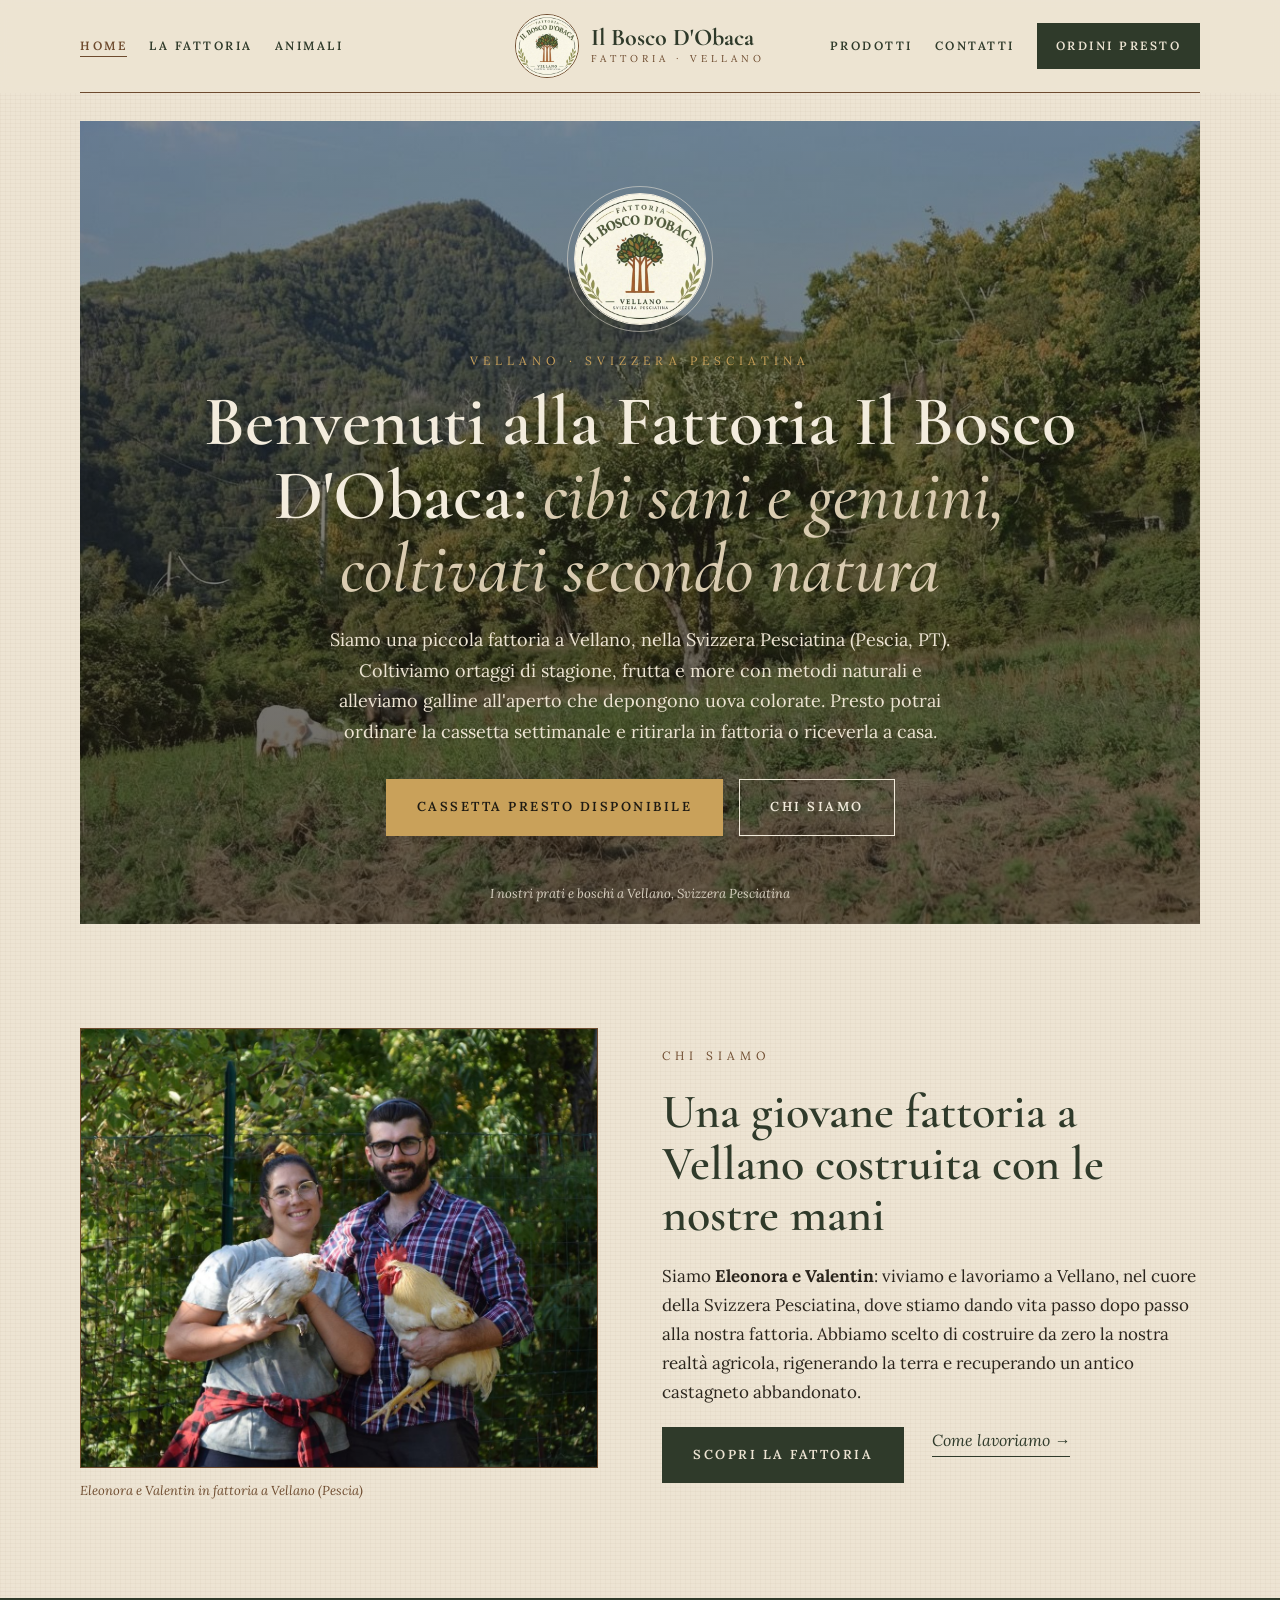
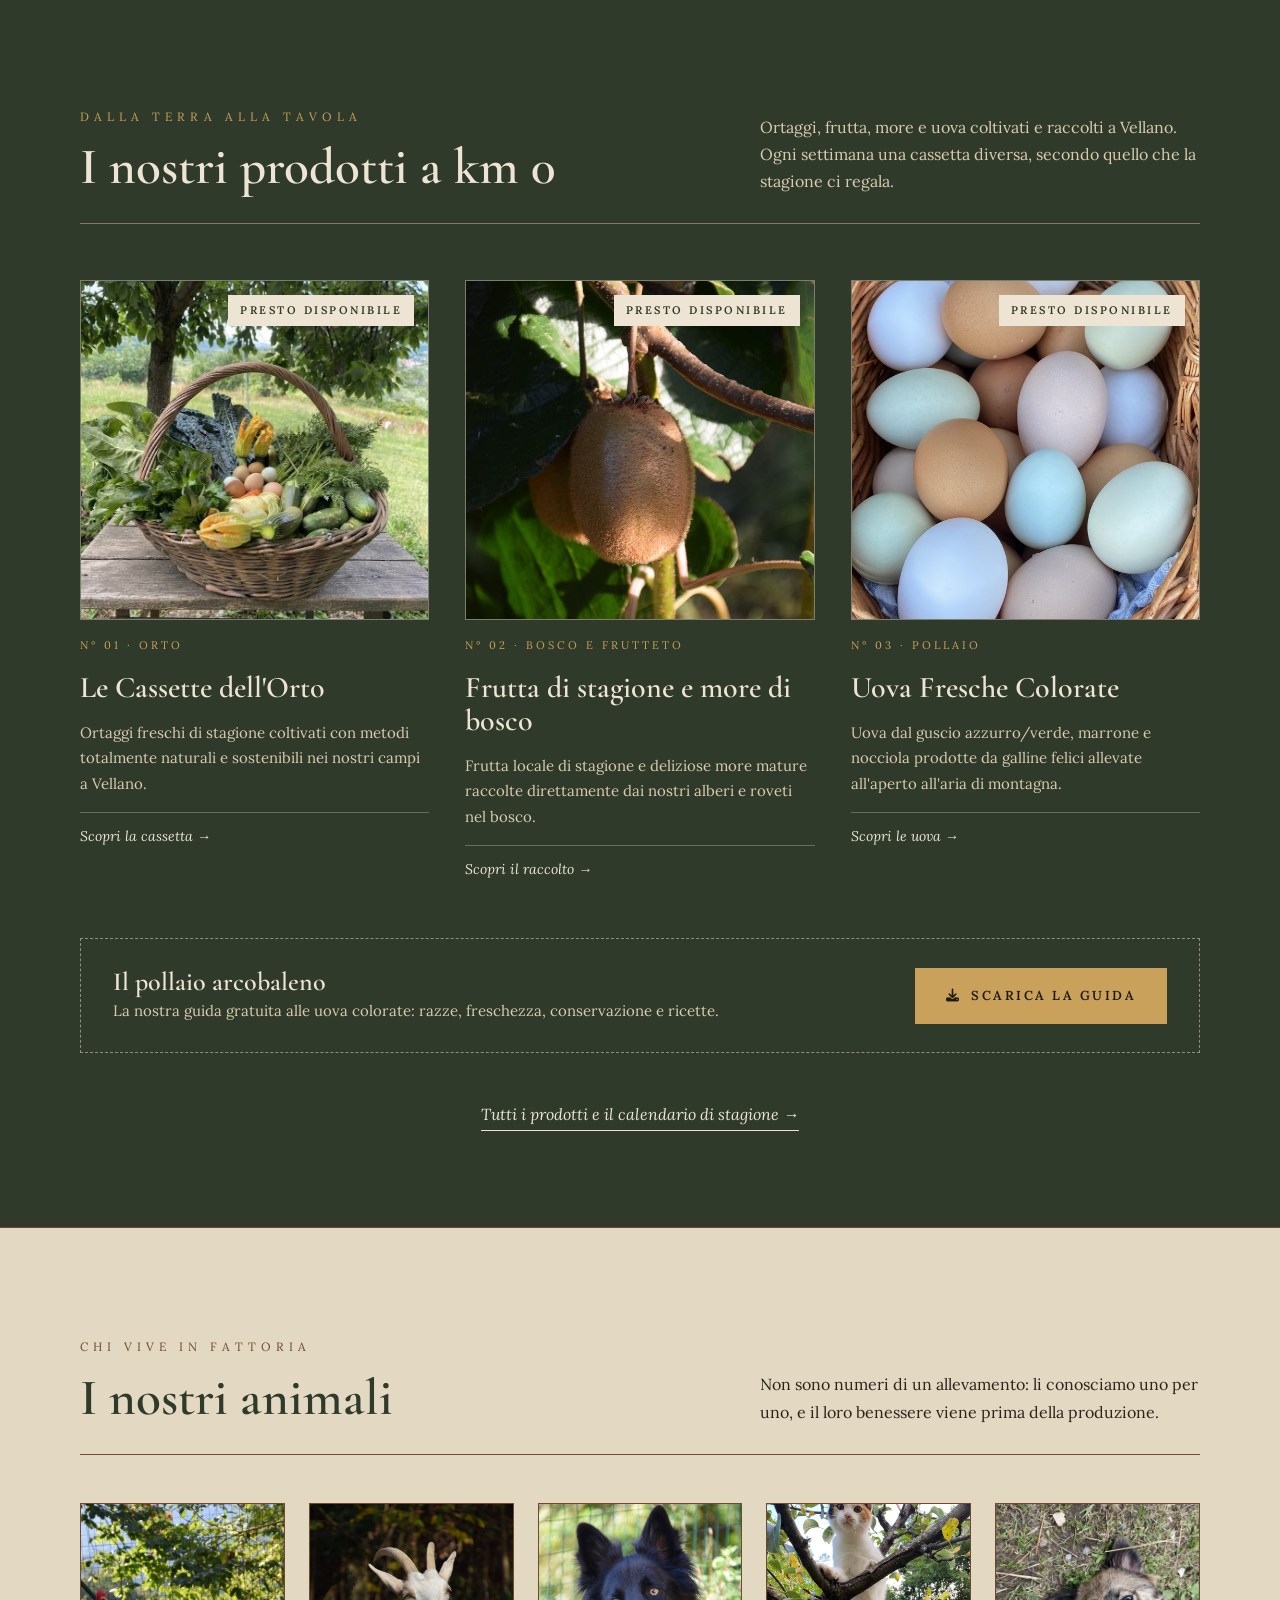
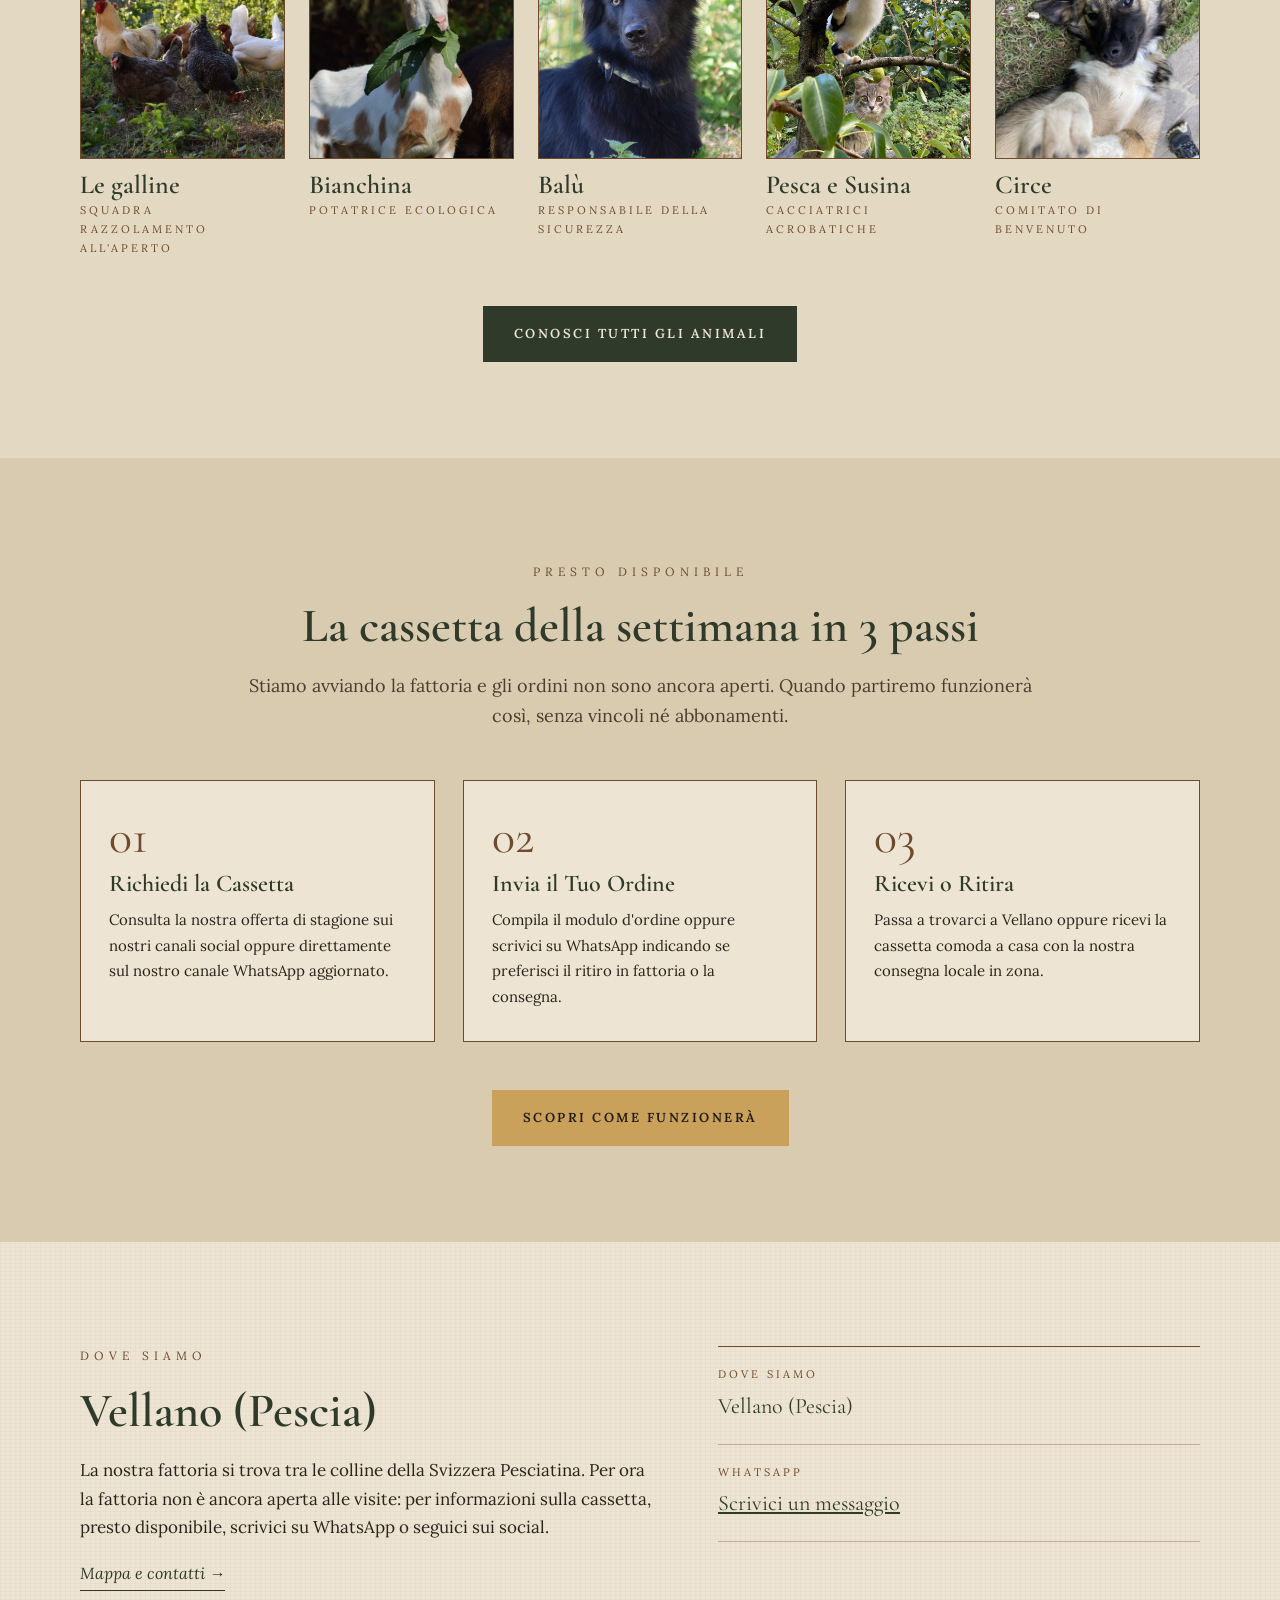
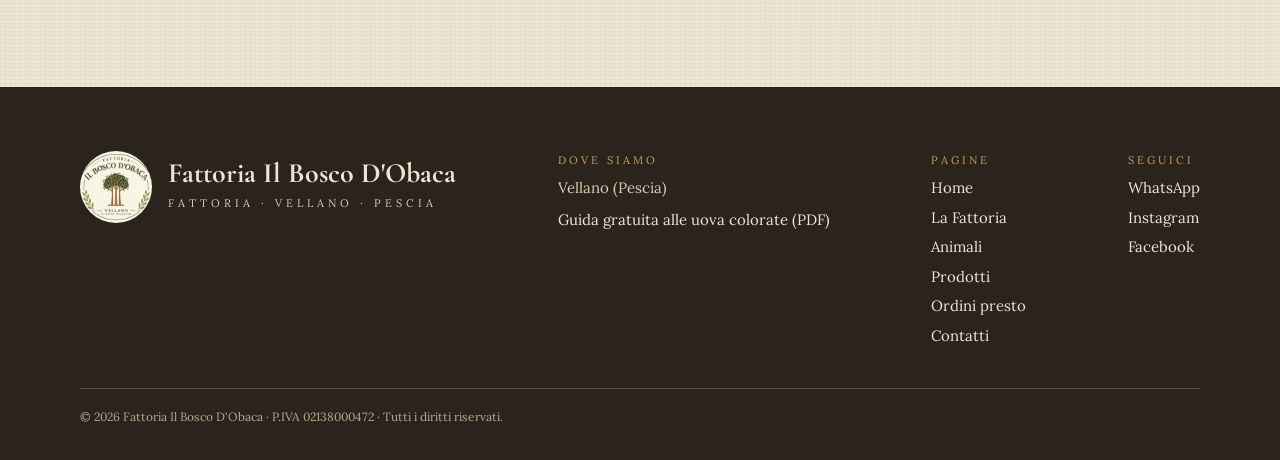
==== index.html @ f42b0f5d "Toglie l'indirizzo completo: solo Vellano (Pescia) Via e CAP rimossi da testi, titoli, descrizioni, " ====
<!DOCTYPE html>
<html lang="it">
<head>
    <meta charset="UTF-8">
    <meta name="viewport" content="width=device-width, initial-scale=1.0">
    <title>Fattoria Il Bosco D'Obaca: orto e uova colorate a Vellano</title>
    <meta name="description" content="Fattoria a Vellano, Svizzera Pesciatina (Pescia, PT): ortaggi di stagione, frutta, more e uova colorate. Cassetta settimanale presto disponibile.">
    <link rel="canonical" href="https://eleonoranardini27-oss.github.io/Fattoria-Il-bosco-D-Obaca-Web/">
    <meta property="og:type" content="website">
    <meta property="og:locale" content="it_IT">
    <meta property="og:site_name" content="Fattoria Il Bosco D'Obaca">
    <meta property="og:title" content="Fattoria Il Bosco D'Obaca: orto e uova colorate a Vellano">
    <meta property="og:description" content="Fattoria a Vellano, Svizzera Pesciatina (Pescia, PT): ortaggi di stagione, frutta, more e uova colorate. Cassetta settimanale presto disponibile.">
    <meta property="og:url" content="https://eleonoranardini27-oss.github.io/Fattoria-Il-bosco-D-Obaca-Web/">
    <meta property="og:image" content="https://eleonoranardini27-oss.github.io/Fattoria-Il-bosco-D-Obaca-Web/immagini%20sito/pascolo.jpg">
    <meta property="og:image:alt" content="Animali al pascolo nei prati della fattoria, con i boschi e le colline della Svizzera Pesciatina sullo sfondo">
    <meta name="twitter:card" content="summary_large_image">

    <!-- Google Fonts -->
    <link rel="preconnect" href="https://fonts.googleapis.com">
    <link rel="preconnect" href="https://fonts.gstatic.com" crossorigin>
    <link href="https://fonts.googleapis.com/css2?family=Cormorant+Garamond:ital,wght@0,500;0,600;0,700;1,500&family=Lora:ital,wght@0,400;0,600;1,400&display=swap" rel="stylesheet">

    <!-- FontAwesome (icone social e menu) -->
    <link rel="stylesheet" href="https://cdnjs.cloudflare.com/ajax/libs/font-awesome/6.4.0/css/all.min.css">

    <link rel="stylesheet" href="assets/style.css">
    <script>
        (function () {
            var vecchi = { chisiamo: 'fattoria.html', filosofia: 'fattoria.html#filosofia', animali: 'animali.html',
                           prodotti: 'prodotti.html', ordina: 'ordina.html', faq: 'ordina.html#faq', contatti: 'contatti.html' };
            var dest = vecchi[location.hash.slice(1)];
            if (dest) location.replace(dest);
        })();
    </script>
    <script type="application/ld+json">
{
  "@context": "https://schema.org",
  "@type": "LocalBusiness",
  "name": "Fattoria Il Bosco D'Obaca",
  "url": "https://eleonoranardini27-oss.github.io/Fattoria-Il-bosco-D-Obaca-Web/",
  "description": "Piccola fattoria a Vellano, nella Svizzera Pesciatina: ortaggi di stagione, frutta, more e uova colorate di galline allevate all'aperto. Cassetta settimanale presto disponibile, con ritiro in fattoria o consegna in zona.",
  "address": {
    "@type": "PostalAddress",
    "addressLocality": "Vellano, Pescia",
    "addressRegion": "PT",
    "addressCountry": "IT"
  },
  "founder": [
    { "@type": "Person", "name": "Eleonora" },
    { "@type": "Person", "name": "Valentin" }
  ],
  "logo": "https://eleonoranardini27-oss.github.io/Fattoria-Il-bosco-D-Obaca-Web/logo.jpeg",
  "image": "https://eleonoranardini27-oss.github.io/Fattoria-Il-bosco-D-Obaca-Web/immagini%20sito/pascolo.jpg",
  "telephone": "+39 339 436 0559",
  "vatID": "IT02138000472",
  "sameAs": [
    "https://www.instagram.com/ilboscodobaca/",
    "https://www.facebook.com/profile.php?id=61595419419267"
  ],
  "keywords": "cassetta verdura km 0, ortaggi di stagione, uova colorate, more, fattoria Vellano, Svizzera Pesciatina, Pescia"
}
    </script>
</head>
<body>

    <header class="site-header" id="navbar">
        <div class="wrap">
            <div class="header-row">
                <nav class="nav" aria-label="Menu principale">
                    <a href="index.html" aria-current="page">Home</a>
                    <a href="fattoria.html">La Fattoria</a>
                    <a href="animali.html">Animali</a>
                </nav>
                <a href="index.html" class="brand">
                    <img src="logo.jpeg" alt="Logo Fattoria Il Bosco D'Obaca">
                    <span>
                        <span class="brand-name">Il Bosco D'Obaca</span>
                        <span class="brand-sub">Fattoria · Vellano</span>
                    </span>
                </a>
                <nav class="nav nav-right" aria-label="Menu prodotti, contatti e ordini">
                    <a href="prodotti.html">Prodotti</a>
                    <a href="contatti.html">Contatti</a>
                    <a href="ordina.html" class="btn btn-bosco">Ordini presto</a>
                </nav>
                <button id="menu-btn" class="menu-btn" aria-label="Apri il menu" aria-expanded="false" aria-controls="mobile-menu">
                    <i class="fa-solid fa-bars" aria-hidden="true"></i>
                </button>
            </div>
            <nav id="mobile-menu" class="mobile-menu" aria-label="Menu">
                <a href="index.html" aria-current="page">Home</a>
                <a href="fattoria.html">La Fattoria</a>
                <a href="animali.html">Animali</a>
                <a href="prodotti.html">Prodotti</a>
                <a href="contatti.html">Contatti</a>
                <a href="ordina.html" class="btn btn-bosco">Cassetta presto disponibile</a>
            </nav>
        </div>
    </header>

    <main>
        <!-- HERO -->
        <section id="home" class="hero">
            <div class="wrap">
                <div class="hero-box">
                    <img class="hero-bg" src="immagini%20sito/pascolo.jpg" alt="Animali al pascolo nei prati della fattoria, con i boschi e le colline della Svizzera Pesciatina sullo sfondo">
                    <img class="hero-logo" src="logo.jpeg" alt="Logo Fattoria Il Bosco D'Obaca, Vellano – Svizzera Pesciatina">
                    <span class="eyebrow oro">Vellano · Svizzera Pesciatina</span>
                    <h1>Benvenuti alla Fattoria Il Bosco D'Obaca: <em>cibi sani e genuini, coltivati secondo natura</em></h1>
                    <p>Siamo una piccola fattoria a Vellano, nella Svizzera Pesciatina (Pescia, PT). Coltiviamo ortaggi di stagione, frutta e more con metodi naturali e alleviamo galline all'aperto che depongono uova colorate. Presto potrai ordinare la cassetta settimanale e ritirarla in fattoria o riceverla a casa.</p>
                    <div class="hero-actions">
                        <a href="ordina.html" class="btn btn-oro">Cassetta presto disponibile</a>
                        <a href="fattoria.html" class="btn btn-chiaro">Chi siamo</a>
                    </div>
                    <span class="hero-caption">I nostri prati e boschi a Vellano, Svizzera Pesciatina</span>
                </div>
            </div>
        </section>

        <!-- CHI SIAMO IN BREVE -->
        <section class="section">
            <div class="wrap azienda">
                <figure class="intro-foto">
                    <img loading="lazy" src="immagini%20sito/eleonora%20e%20valentin.jpg" alt="Eleonora e Valentin sorridenti con in braccio una gallina e un gallo della fattoria" style="object-position: 50% 30%">
                    <figcaption>Eleonora e Valentin in fattoria a Vellano (Pescia)</figcaption>
                </figure>
                <div class="azienda-testo">
                    <span class="eyebrow">Chi siamo</span>
                    <h2>Una giovane fattoria a Vellano costruita con le nostre mani</h2>
                    <p>Siamo <strong>Eleonora e Valentin</strong>: viviamo e lavoriamo a Vellano, nel cuore della Svizzera Pesciatina, dove stiamo dando vita passo dopo passo alla nostra fattoria. Abbiamo scelto di costruire da zero la nostra realtà agricola, rigenerando la terra e recuperando un antico castagneto abbandonato.</p>
                    <div class="azioni">
                        <a href="fattoria.html" class="btn btn-bosco">Scopri la fattoria</a>
                        <a href="fattoria.html#filosofia" class="link-more">Come lavoriamo →</a>
                    </div>
                </div>
            </div>
        </section>

        <!-- PRODOTTI IN BREVE -->
        <section class="section on-dark">
            <div class="wrap">
                <div class="split-head">
                    <div>
                        <span class="eyebrow">Dalla terra alla tavola</span>
                        <h2>I nostri prodotti a km 0</h2>
                    </div>
                    <p>Ortaggi, frutta, more e uova coltivati e raccolti a Vellano. Ogni settimana una cassetta diversa, secondo quello che la stagione ci regala.</p>
                </div>
                <div class="prodotti-grid">
                    <article class="prodotto">
                        <div class="foto">
                            <img loading="lazy" src="immagini%20sito/cassetta%20orto.jpg" alt="Cesto di verdure di stagione e uova della Fattoria Il Bosco D'Obaca a Vellano" style="object-position: 50% 70%">
                            <span class="badge">Presto disponibile</span>
                        </div>
                        <span class="tag">N° 01 · Orto</span>
                        <h3 class="h4">Le Cassette dell'Orto</h3>
                        <p>Ortaggi freschi di stagione coltivati con metodi totalmente naturali e sostenibili nei nostri campi a Vellano.</p>
                        <a href="prodotti.html#orto" class="link">Scopri la cassetta →</a>
                    </article>
                    <article class="prodotto">
                        <div class="foto">
                            <img loading="lazy" src="immagini%20sito/kiwi.jpg" alt="Kiwi che maturano sulla pianta tra le foglie" style="object-position: 50% 55%">
                            <span class="badge">Presto disponibile</span>
                        </div>
                        <span class="tag">N° 02 · Bosco e frutteto</span>
                        <h3 class="h4">Frutta di stagione e more di bosco</h3>
                        <p>Frutta locale di stagione e deliziose more mature raccolte direttamente dai nostri alberi e roveti nel bosco.</p>
                        <a href="prodotti.html#frutta" class="link">Scopri il raccolto →</a>
                    </article>
                    <article class="prodotto">
                        <div class="foto">
                            <img loading="lazy" src="immagini%20sito/uova%20cesto.jpg" alt="Cesto di uova colorate azzurre, verdi, marroni, nocciola e bianche delle galline della fattoria">
                            <span class="badge">Presto disponibile</span>
                        </div>
                        <span class="tag">N° 03 · Pollaio</span>
                        <h3 class="h4">Uova Fresche Colorate</h3>
                        <p>Uova dal guscio azzurro/verde, marrone e nocciola prodotte da galline felici allevate all'aperto all'aria di montagna.</p>
                        <a href="prodotti.html#uova" class="link">Scopri le uova →</a>
                    </article>
                </div>

                <div class="guida-mini">
                    <div>
                        <strong>Il pollaio arcobaleno</strong>
                        <span>La nostra guida gratuita alle uova colorate: razze, freschezza, conservazione e ricette.</span>
                    </div>
                    <a href="guide/il-pollaio-arcobaleno.pdf" class="btn btn-oro" download><i class="fa-solid fa-download" aria-hidden="true"></i> Scarica la guida</a>
                </div>
                <div class="sezione-cta">
                    <a href="prodotti.html" class="link-more">Tutti i prodotti e il calendario di stagione →</a>
                </div>
            </div>
        </section>

        <!-- ANIMALI IN BREVE -->
        <section class="section on-paglia">
            <div class="wrap">
                <div class="split-head">
                    <div>
                        <span class="eyebrow">Chi vive in fattoria</span>
                        <h2>I nostri animali</h2>
                    </div>
                    <p>Non sono numeri di un allevamento: li conosciamo uno per uno, e il loro benessere viene prima della produzione.</p>
                </div>
                <div class="anteprima-animali">
                    <figure class="in-evidenza">
                        <img loading="lazy" src="immagini%20sito/galline.jpg" alt="Le galline e il gallo che razzolano nel recinto all'aperto" style="object-position: 50% 30%">
                        <figcaption><strong>Le galline</strong><span>Squadra Razzolamento All'Aperto</span></figcaption>
                    </figure>
                    <figure>
                        <img loading="lazy" src="immagini%20sito/capra%20bianca.jpg" alt="Bianchina, la capra bianca e nocciola, che mangia foglie di castagno" style="object-position: 50% 25%">
                        <figcaption><strong>Bianchina</strong><span>Potatrice Ecologica</span></figcaption>
                    </figure>
                    <figure>
                        <img loading="lazy" src="immagini%20sito/cane.jpg" alt="Balù, il cane nero della fattoria, con gli occhi color ambra" style="object-position: 50% 35%">
                        <figcaption><strong>Balù</strong><span>Responsabile Della Sicurezza</span></figcaption>
                    </figure>
                    <figure>
                        <img loading="lazy" src="immagini%20sito/gatti.jpg" alt="Pesca e Susina, le due gattine della fattoria, arrampicate sul pero" style="object-position: 50% 30%">
                        <figcaption><strong>Pesca e Susina</strong><span>Cacciatrici Acrobatiche</span></figcaption>
                    </figure>
                    <figure>
                        <img loading="lazy" src="immagini%20sito/circe.jpg" alt="Circe, la cucciola della fattoria, sdraiata a pancia in su sul prato in cerca di coccole" style="object-position: 50% 40%">
                        <figcaption><strong>Circe</strong><span>Comitato di Benvenuto</span></figcaption>
                    </figure>
                </div>
                <div class="sezione-cta">
                    <a href="animali.html" class="btn btn-bosco">Conosci tutti gli animali</a>
                </div>
            </div>
        </section>

        <!-- COME ORDINARE IN BREVE -->
        <section class="section on-sabbia">
            <div class="wrap">
                <div class="center-head">
                    <span class="eyebrow">Presto disponibile</span>
                    <h2>La cassetta della settimana in 3 passi</h2>
                    <p>Stiamo avviando la fattoria e gli ordini non sono ancora aperti. Quando partiremo funzionerà così, senza vincoli né abbonamenti.</p>
                </div>
                <div class="passi">
                    <div class="passo">
                        <span class="num">01</span>
                        <h3>Richiedi la Cassetta</h3>
                        <p>Consulta la nostra offerta di stagione sui nostri canali social oppure direttamente sul nostro canale WhatsApp aggiornato.</p>
                    </div>
                    <div class="passo">
                        <span class="num">02</span>
                        <h3>Invia il Tuo Ordine</h3>
                        <p>Compila il modulo d'ordine oppure scrivici su WhatsApp indicando se preferisci il ritiro in fattoria o la consegna.</p>
                    </div>
                    <div class="passo">
                        <span class="num">03</span>
                        <h3>Ricevi o Ritira</h3>
                        <p>Passa a trovarci a Vellano oppure ricevi la cassetta comoda a casa con la nostra consegna locale in zona.</p>
                    </div>
                </div>
                <div class="sezione-cta">
                    <a href="ordina.html" class="btn btn-oro">Scopri come funzionerà</a>
                </div>
            </div>
        </section>

        <!-- CONTATTI IN BREVE -->
        <section class="section">
            <div class="wrap contatti">
                <div class="contatti-testo">
                    <span class="eyebrow">Dove siamo</span>
                    <h2>Vellano (Pescia)</h2>
                    <p>La nostra fattoria si trova tra le colline della Svizzera Pesciatina. Per ora la fattoria non è ancora aperta alle visite: per informazioni sulla cassetta, presto disponibile, scrivici su WhatsApp o seguici sui social.</p>
                    <a href="contatti.html" class="link-more">Mappa e contatti →</a>
                </div>
                <div class="contatti-lista">
                    <div>
                        <span class="label">Dove siamo</span>
                        <span class="valore">Vellano (Pescia)</span>
                    </div>
                    <div>
                        <span class="label">WhatsApp</span>
                        <a class="valore" href="https://wa.me/393394360559" target="_blank" rel="noopener noreferrer">Scrivici un messaggio</a>
                    </div>
                </div>
            </div>
        </section>
    </main>

    <footer class="site-footer">
        <div class="wrap">
            <div class="footer-top">
                <div class="footer-brand">
                    <img src="logo.jpeg" alt="Logo Fattoria Il Bosco D'Obaca, Vellano">
                    <div>
                        <strong>Fattoria Il Bosco D'Obaca</strong>
                        <span>Fattoria · Vellano · Pescia</span>
                    </div>
                </div>
                <div class="footer-col">
                    <span class="label">Dove siamo</span>
                    <span>Vellano (Pescia)</span>
                    <a href="guide/il-pollaio-arcobaleno.pdf" download>Guida gratuita alle uova colorate (PDF)</a>
                </div>
                <div class="footer-col">
                    <span class="label">Pagine</span>
                    <nav class="footer-nav" aria-label="Menu a piè di pagina">
                        <a href="index.html">Home</a>
                        <a href="fattoria.html">La Fattoria</a>
                        <a href="animali.html">Animali</a>
                        <a href="prodotti.html">Prodotti</a>
                        <a href="ordina.html">Ordini presto</a>
                        <a href="contatti.html">Contatti</a>
                    </nav>
                </div>
                <div class="footer-col">
                    <span class="label">Seguici</span>
                    <div class="footer-nav">
                        <a href="https://wa.me/393394360559" target="_blank" rel="noopener noreferrer">WhatsApp</a>
                        <a href="https://www.instagram.com/ilboscodobaca/" target="_blank" rel="noopener noreferrer">Instagram</a>
                        <a href="https://www.facebook.com/profile.php?id=61595419419267" target="_blank" rel="noopener noreferrer">Facebook</a>
                    </div>
                </div>
            </div>
            <div class="footer-bottom">&copy; 2026 Fattoria Il Bosco D'Obaca · P.IVA 02138000472 · Tutti i diritti riservati.</div>
        </div>
    </footer>
    <script src="assets/script.js"></script>
</body>
</html>
---- assets/style.css ----
:root {
    --carta: #EDE4D3;      /* fondo carta */
    --sabbia: #D9CBB0;     /* fondo sezioni chiare / testo su scuro */
    --bosco: #2F3A2A;      /* verde bosco */
    --terra: #6E4B2E;      /* marrone terra */
    --inchiostro: #2A241C; /* testo e footer */
    --testo-2: #4A3F30;    /* testo secondario */
    --oro: #C9A15A;        /* accento */
    --serif: 'Cormorant Garamond', Georgia, serif;
    --body: 'Lora', Georgia, serif;
}
*, *::before, *::after { box-sizing: border-box; }
html { scroll-behavior: smooth; scroll-padding-top: 96px; }
body {
    margin: 0;
    font-family: var(--body);
    color: var(--inchiostro);
    line-height: 1.7;
    background-color: var(--carta);
    background-image:
        repeating-linear-gradient(0deg, rgba(110,75,46,0.035) 0 1px, transparent 1px 4px),
        repeating-linear-gradient(90deg, rgba(110,75,46,0.03) 0 1px, transparent 1px 5px);
}
img { max-width: 100%; display: block; }
a { color: var(--bosco); }
a:hover { color: var(--terra); }
h1, h2, h3, h4 { font-family: var(--serif); font-weight: 600; margin: 0; line-height: 1.1; }
p { margin: 0; }

.wrap { max-width: 1200px; margin: 0 auto; padding: 0 40px; }
.eyebrow { font-size: 12px; letter-spacing: 5px; text-transform: uppercase; color: var(--terra); }
.on-dark .eyebrow, .eyebrow.oro { color: var(--oro); }
.divider { display: flex; align-items: center; gap: 16px; width: 220px; color: var(--terra); }
.divider span { flex: 1; height: 1px; background: currentColor; }

.btn {
    display: inline-flex; align-items: center; justify-content: center; gap: 10px;
    text-decoration: none; font-family: var(--body); font-size: 13px; font-weight: 600;
    letter-spacing: 2.5px; text-transform: uppercase; padding: 16px 30px;
    border: 1px solid transparent; cursor: pointer; transition: background-color .2s, color .2s;
}
.btn-oro { background: var(--oro); color: #1E1A12; }
.btn-oro:hover { background: #b88f48; color: #1E1A12; }
.btn-bosco { background: var(--bosco); color: var(--carta); }
.btn-bosco:hover { background: #222b1e; color: var(--carta); }
.btn-chiaro { border-color: #F3ECDD; color: #F3ECDD; }
.btn-chiaro:hover { background: rgba(243,236,221,0.12); color: #F3ECDD; }

/* ---------- HEADER ---------- */
.site-header {
    position: sticky; top: 0; z-index: 50;
    background-color: rgba(237,228,211,0.96);
    backdrop-filter: blur(6px);
}
.header-row {
    display: grid; grid-template-columns: 1fr auto 1fr; align-items: center; gap: 20px;
    padding: 14px 0; border-bottom: 1px solid var(--terra);
}
.nav { display: flex; gap: 22px; flex-wrap: nowrap; white-space: nowrap; align-items: center;
       font-size: 12px; letter-spacing: 2.5px; text-transform: uppercase; font-weight: 600; }
.nav a { text-decoration: none; }
.nav-right { justify-content: flex-end; }
.nav .btn { padding: 12px 18px; font-size: 12px; }
.brand { display: flex; align-items: center; gap: 12px; text-decoration: none; }
.brand img { width: 64px; height: 64px; border-radius: 50%; object-fit: cover; border: 1px solid var(--terra); background: #fff; }
.brand-name { display: block; font-family: var(--serif); font-weight: 700; font-size: 24px; color: var(--bosco); line-height: 1.05; }
.brand-sub { display: block; font-size: 10px; letter-spacing: 4px; text-transform: uppercase; color: var(--terra); }
.menu-btn { display: none; background: none; border: 1px solid var(--terra); color: var(--bosco);
            width: 44px; height: 44px; font-size: 18px; cursor: pointer; justify-self: end; }
.mobile-menu { display: none; border-bottom: 1px solid var(--terra); padding: 8px 0 20px; }
.mobile-menu.open { display: block; }
.mobile-menu a { display: block; padding: 12px 0; text-decoration: none; font-size: 13px; letter-spacing: 2.5px;
                 text-transform: uppercase; font-weight: 600; border-bottom: 1px solid rgba(110,75,46,0.25); }
.mobile-menu .btn { margin-top: 16px; width: 100%; border-bottom: 0; color: var(--carta); }

/* ---------- HERO ---------- */
.hero { padding-top: 28px; }
.hero-box {
    position: relative; min-height: 620px; display: flex; flex-direction: column; align-items: center;
    justify-content: center; text-align: center; padding: 72px 32px 88px; color: #F3ECDD;
    overflow: hidden; background: #4A5A3C;
}
.hero-bg { position: absolute; inset: 0; width: 100%; height: 100%; object-fit: cover; z-index: 0; }
.hero-box::before { content: ""; position: absolute; inset: 0; z-index: 1; background: linear-gradient(rgba(30,26,18,0.45), rgba(30,26,18,0.68)); }
.hero-box > *:not(.hero-bg) { position: relative; z-index: 2; }
.hero-box > .hero-caption { position: absolute; }
.hero-logo { width: 132px; height: 132px; border-radius: 50%; object-fit: cover;
             border: 1px solid #F3ECDD; outline: 1px solid rgba(243,236,221,0.5); outline-offset: 6px; margin-bottom: 26px; }
.hero h1 { margin: 14px 0 20px; font-size: clamp(2.5rem, 6vw, 4.4rem); line-height: 1.04; max-width: 900px; }
.hero h1 em { font-weight: 500; color: var(--sabbia); }
.hero p { font-size: 18px; max-width: 640px; color: var(--carta); margin-bottom: 32px; }
.hero-actions { display: flex; gap: 16px; flex-wrap: wrap; justify-content: center; }
.hero-caption { position: absolute; bottom: 18px; left: 0; right: 0; font-size: 13px; font-style: italic; color: rgba(243,236,221,0.85); }

/* ---------- FILOSOFIA ---------- */
.section { padding: 104px 0 96px; }
.center-head { display: flex; flex-direction: column; align-items: center; text-align: center; gap: 18px; max-width: 820px; margin: 0 auto; }
.center-head h2 { font-size: clamp(2.2rem, 4.5vw, 3.4rem); color: var(--bosco); }
.center-head h2 em { font-weight: 500; color: var(--terra); }
.center-head p { font-size: 18px; color: var(--testo-2); }
.principi { display: flex; flex-wrap: wrap; margin-top: 56px; border-top: 1px solid var(--terra); border-bottom: 1px solid var(--terra); }
.principi div { flex: 1 1 240px; padding: 36px 28px; display: flex; flex-direction: column; gap: 10px; }
.principi div + div { border-left: 1px solid rgba(110,75,46,0.35); }
.principi .num { font-family: var(--serif); font-size: 34px; color: var(--terra); line-height: 1; }
.principi strong { font-family: var(--serif); font-size: 25px; color: var(--bosco); font-weight: 600; }
.principi span:last-child { font-size: 15px; }

.pratica-head { display: flex; flex-wrap: wrap; gap: 48px; align-items: flex-start; margin-bottom: 48px; }
.pratica-head > div:first-child { flex: 1 1 340px; display: flex; flex-direction: column; gap: 14px; }
.pratica-head h2 { font-size: clamp(2rem, 4vw, 2.8rem); color: var(--bosco); }
.pratica-testo { flex: 1 1 520px; display: flex; flex-direction: column; gap: 16px; font-size: 17px; }
.pratica-grid { display: flex; flex-wrap: wrap; gap: 28px; }
.pratica-card { flex: 1 1 300px; background: #F6F0E4; border: 1px solid var(--terra); padding: 36px 30px; display: flex; flex-direction: column; gap: 12px; }
.pratica-card h3, .animale h3 { font-size: 28px; color: var(--bosco); }
.animale p { font-size: 15px; }
.pratica-card p, .animale p { font-size: 16px; }
.tag { font-size: 11px; letter-spacing: 3px; text-transform: uppercase; color: var(--terra); }
.galleria { display: flex; flex-wrap: wrap; gap: 16px; margin-top: 28px; }
.galleria img { object-fit: cover; border: 1px solid var(--terra); width: 100%; }
.galleria .grande { flex: 2 1 420px; width: auto; height: 420px; min-width: 0; }
.galleria .piccole { flex: 1 1 260px; display: grid; grid-template-rows: 1fr 1fr; grid-template-columns: 1fr 1fr; gap: 16px; height: 420px; }
.galleria .piccole .alta { grid-row: span 2; }
.galleria .piccole img { height: 100%; min-height: 0; }
.on-paglia { background: #E3D8C2; border-top: 1px solid var(--terra); }
.animali-grid { display: flex; flex-wrap: wrap; gap: 28px; margin-top: 48px; }
.animale { flex: 1 1 320px; display: flex; flex-direction: column; gap: 14px; }
/* Le galline in evidenza a tutta larghezza: gli altri 6 animali stanno in righe complete */
.animale.in-evidenza { flex-basis: 100%; display: grid; grid-template-columns: minmax(0, 1.3fr) minmax(0, 1fr); grid-template-rows: 1fr auto 1fr; column-gap: 40px; row-gap: 14px; }
.animale.in-evidenza p { align-self: start; }
.animale.in-evidenza .animale-foto { grid-column: 1; grid-row: 1 / span 3; height: 380px; }
.animale.in-evidenza > :not(.animale-foto) { grid-column: 2; }
.animale.in-evidenza .tag { align-self: end; }
@media (max-width: 720px) {
    .animale.in-evidenza { display: flex; }
    .animale.in-evidenza .animale-foto { height: 300px; }
    .animale.in-evidenza .tag, .animale.in-evidenza p { align-self: auto; }
}
.segnaposto { display: flex; align-items: center; justify-content: center; text-align: center; padding: 16px; font-size: 13px; color: var(--inchiostro); border: 1px solid var(--terra); }
.pratica-foto { height: 220px; margin: -36px -30px 8px; border-width: 0 0 1px; }
img.pratica-foto { display: block; width: calc(100% + 60px); max-width: none; object-fit: cover; border-bottom: 1px solid var(--terra); }
.animale-foto { height: 300px; }
img.animale-foto { display: block; width: 100%; object-fit: cover; border: 1px solid var(--terra); }
.foto-intera { position: relative; overflow: hidden; border: 1px solid var(--terra); }
.foto-intera::before { content: ""; position: absolute; inset: -20px; background: var(--sfondo) center / cover; filter: blur(14px) brightness(0.85); }
.foto-intera img { position: relative; display: block; width: 100%; height: 100%; object-fit: contain; }
.dettagli { border-top: 1px solid rgba(110,75,46,0.35); padding-top: 14px; display: flex; flex-direction: column; gap: 8px; font-size: 14px; font-style: italic; color: var(--terra); }
.nota { margin: 40px auto 0; text-align: center; font-size: 15px; font-style: italic; color: var(--terra); max-width: 720px; }

/* ---------- PRODOTTI ---------- */
.on-dark { background: var(--bosco); color: var(--carta); }
.on-paglia .split-head { border-bottom-color: var(--terra); margin-bottom: 0; }
.on-paglia .split-head p { color: var(--inchiostro); }
.on-paglia .split-head h2 { color: var(--bosco); }
.on-dark a:not(.btn) { color: var(--carta); }
.split-head { display: flex; flex-wrap: wrap; justify-content: space-between; align-items: flex-end; gap: 24px;
              border-bottom: 1px solid rgba(237,228,211,0.4); padding-bottom: 28px; margin-bottom: 56px; }
.split-head h2 { font-size: clamp(2.2rem, 4.5vw, 3.2rem); margin-top: 10px; }
.split-head p { max-width: 440px; font-size: 16px; color: var(--sabbia); }
.prodotti-grid { display: flex; flex-wrap: wrap; gap: 36px; }
.prodotto { flex: 1 1 300px; display: flex; flex-direction: column; gap: 16px; }
.prodotto .foto { height: 340px; border: 1px solid rgba(237,228,211,0.4); overflow: hidden; position: relative; }
.prodotto .foto img { width: 100%; height: 100%; object-fit: cover; }
.badge { position: absolute; top: 14px; right: 14px; background: var(--carta); color: var(--bosco);
         font-size: 11px; letter-spacing: 2.5px; text-transform: uppercase; font-weight: 600; padding: 6px 12px; }
.prodotto .tag { color: var(--oro); }
.prodotto h4 { font-size: 30px; }
.prodotto p { font-size: 15px; color: var(--sabbia); }
.prodotto .link { border-top: 1px solid rgba(237,228,211,0.3); padding-top: 12px; font-size: 14px; font-style: italic; text-decoration: none; }
.prodotto .link:hover { color: var(--oro) !important; }
.sub-title { display: flex; align-items: baseline; gap: 16px; margin: 0 0 28px; font-size: 28px; }
.sub-title .num { font-size: 13px; letter-spacing: 3px; text-transform: uppercase; font-family: var(--body); color: var(--oro); }
.futuri { margin-top: 80px; }
.futuri-grid { display: flex; flex-wrap: wrap; gap: 28px; }
.futuro { flex: 1 1 380px; border: 1px dashed rgba(237,228,211,0.5); padding: 30px 28px; display: flex; flex-direction: column; gap: 10px; }
.futuro .stato { font-size: 11px; letter-spacing: 3px; text-transform: uppercase; color: var(--oro); }
.futuro h4 { font-size: 26px; }
.futuro p { font-size: 15px; color: var(--sabbia); }
.center-cta { display: flex; justify-content: center; margin-top: 56px; }

/* ---------- CHI SIAMO ---------- */
.azienda { display: flex; flex-wrap: wrap; gap: 64px; align-items: center; }
.azienda-foto { flex: 1 1 420px; display: flex; flex-direction: column; gap: 14px; }
.azienda-foto .grid2 { display: grid; grid-template-columns: 1fr 1fr; gap: 14px; }
.azienda-foto img { width: 100%; height: 400px; object-fit: cover; border: 1px solid var(--terra); }
.azienda-foto img.azienda-coppia { height: 320px; object-position: center 30%; }
.azienda-foto .grid2 img:last-child { margin-top: 48px; }
.azienda-foto figcaption { font-size: 13px; font-style: italic; color: var(--terra); }
.azienda-testo { flex: 1 1 440px; display: flex; flex-direction: column; gap: 20px; }
.azienda-testo h2 { font-size: clamp(2rem, 4vw, 3rem); color: var(--bosco); line-height: 1.08; }
.azienda-testo p { font-size: 17px; }
.azienda-testo blockquote { margin: 8px 0 0; padding: 4px 0 4px 24px; border-left: 1px solid var(--terra);
                            font-family: var(--serif); font-style: italic; font-size: 25px; line-height: 1.35; color: var(--testo-2); }
.azienda-testo blockquote cite { display: block; margin-top: 8px; font-family: var(--body); font-style: normal;
                                 font-size: 12px; letter-spacing: 3px; text-transform: uppercase; color: var(--terra); }
.registro { display: flex; flex-direction: column; margin-top: 12px; border-top: 1px solid var(--terra); }
.registro div { display: flex; justify-content: space-between; gap: 16px; padding: 14px 0; border-bottom: 1px solid rgba(110,75,46,0.35); }
.registro div span:first-child { font-family: var(--serif); font-size: 21px; color: var(--bosco); }
.registro div span:last-child { font-size: 12px; letter-spacing: 2px; text-transform: uppercase; color: var(--terra); }

/* ---------- ORDINA ---------- */
.on-sabbia { background: var(--sabbia); }
.on-sabbia .center-head { margin-bottom: 48px; }
.on-sabbia .center-head h2 { font-size: clamp(2rem, 4vw, 3rem); }
.passi { display: flex; flex-wrap: wrap; gap: 28px; }
.passo { flex: 1 1 280px; background: var(--carta); border: 1px solid var(--terra); padding: 32px 28px; display: flex; flex-direction: column; gap: 10px; }
.passo .num { font-family: var(--serif); font-size: 48px; line-height: 1; color: var(--terra); }
.passo h3 { font-size: 24px; color: var(--bosco); }
.passo p { font-size: 15px; }
.ordine { display: flex; flex-wrap: wrap; gap: 48px; margin-top: 64px; padding: 48px 40px; background: var(--carta); border: 1px solid var(--terra); }
.ordine-info { flex: 1 1 380px; display: flex; flex-direction: column; gap: 18px; }
.ordine-info h3 { font-size: clamp(1.9rem, 3.5vw, 2.5rem); color: var(--bosco); }
.ordine-info ul { list-style: none; margin: 4px 0 0; padding: 0; border-top: 1px solid rgba(110,75,46,0.35); }
.ordine-info li { padding: 12px 0; border-bottom: 1px solid rgba(110,75,46,0.35); font-size: 15px; }
.ordine-info li strong { color: var(--bosco); }
.ordine-info .btn { align-self: flex-start; margin-top: 8px; }
form#order-form { flex: 1 1 380px; display: flex; flex-direction: column; gap: 18px; }
.campo label { display: block; font-size: 11px; letter-spacing: 2.5px; text-transform: uppercase; font-weight: 600; color: var(--testo-2); margin-bottom: 6px; }
.campo input, .campo select, .campo textarea {
    width: 100%; font-family: var(--body); font-size: 15px; color: var(--inchiostro);
    background: #F6F0E4; border: 1px solid rgba(110,75,46,0.5); border-radius: 0; padding: 12px 14px; min-height: 46px;
}
.campo input:focus, .campo select:focus, .campo textarea:focus { outline: 2px solid var(--bosco); outline-offset: 0; border-color: var(--bosco); }
.campi2 { display: grid; grid-template-columns: 1fr 1fr; gap: 18px; }
form#order-form .btn { width: 100%; }
#form-success { display: none; border: 1px solid var(--bosco); background: #E3E6D6; color: var(--bosco); padding: 14px 16px; font-size: 15px; }
#form-success.show { display: block; }

/* ---------- FAQ ---------- */
.faq { margin-top: 104px; }
.faq .center-head { margin-bottom: 40px; }
.faq .center-head h3 { font-size: clamp(2rem, 4vw, 2.8rem); color: var(--bosco); }
.faq-grid { display: grid; grid-template-columns: 1fr 1fr; column-gap: 56px; border-top: 1px solid var(--terra); }
.faq-item { padding: 24px 0; border-bottom: 1px solid rgba(110,75,46,0.35); }
.faq-item h4 { font-size: 23px; color: var(--bosco); margin-bottom: 8px; }
.faq-item p { font-size: 15px; color: var(--testo-2); }

/* ---------- CONTATTI ---------- */
.contatti { display: flex; flex-wrap: wrap; gap: 56px; align-items: flex-start; }
.contatti-testo { flex: 1 1 460px; display: flex; flex-direction: column; gap: 18px; }
.contatti-testo h2 { font-size: clamp(2rem, 4vw, 3rem); color: var(--bosco); }
.contatti-testo p { font-size: 17px; }
.contatti-lista { flex: 1 1 360px; border-top: 1px solid var(--terra); }
.contatti-lista > div { padding: 18px 0; border-bottom: 1px solid rgba(110,75,46,0.35); display: flex; flex-direction: column; gap: 4px; }
.contatti-lista .label { font-size: 11px; letter-spacing: 3px; text-transform: uppercase; color: var(--terra); }
.contatti-lista .valore { font-family: var(--serif); font-size: 22px; color: var(--bosco); }
.social { display: flex; gap: 22px; flex-wrap: wrap; font-size: 15px; }
.social a { display: inline-flex; align-items: center; gap: 8px; min-height: 44px; }

/* ---------- FOOTER ---------- */
.site-footer { background: var(--inchiostro); color: var(--sabbia); }
.site-footer a { color: var(--carta); text-decoration: none; }
.site-footer a:hover { color: var(--oro); }
.footer-top { display: flex; flex-wrap: wrap; gap: 40px; justify-content: space-between; align-items: flex-start; padding: 64px 0 40px; }
.footer-brand { display: flex; align-items: center; gap: 16px; }
.footer-brand img { width: 72px; height: 72px; border-radius: 50%; object-fit: cover; background: #fff; }
.footer-brand strong { display: block; font-family: var(--serif); font-size: 28px; color: var(--carta); line-height: 1.1; }
.footer-brand span { font-size: 11px; letter-spacing: 4px; text-transform: uppercase; }
.footer-col { display: flex; flex-direction: column; gap: 6px; font-size: 15px; }
.footer-col .label { font-size: 11px; letter-spacing: 3px; text-transform: uppercase; color: var(--oro); }
.footer-nav { display: flex; flex-direction: column; gap: 4px; }
.footer-bottom { padding: 18px 0 32px; border-top: 1px solid rgba(217,203,176,0.25); font-size: 12px; color: #B9A988; }

/* ---------- RESPONSIVE ---------- */
@media (max-width: 1100px) {
    .nav { display: none; }
    .menu-btn { display: inline-flex; align-items: center; justify-content: center; }
    .header-row { grid-template-columns: 1fr auto; }
    .brand img { width: 52px; height: 52px; }
    .brand-name { font-size: 21px; }
}
@media (max-width: 720px) {
    .wrap { padding: 0 16px; }
    .section { padding: 72px 0 64px; }
    .hero-box { min-height: 540px; padding: 56px 20px 80px; }
    .hero-logo { width: 104px; height: 104px; }
    .hero p { font-size: 16px; }
    .prodotto .foto { height: 260px; }
    .galleria .grande { height: 260px; flex-basis: 100%; }
    .galleria .piccole { height: auto; grid-template-rows: none; grid-template-columns: 1fr 1fr; }
    .galleria .piccole .alta { height: 416px; }
    .galleria .piccole img { height: 200px; }
    .azienda-foto img { height: 260px; }
    .azienda-foto img.azienda-coppia { height: 220px; }
    .azienda-foto .grid2 img:last-child { margin-top: 24px; }
    .ordine { padding: 28px 18px; }
    .campi2, .faq-grid { grid-template-columns: 1fr; }
    .btn { width: 100%; }
    .hero-actions { width: 100%; }
}

/* ==========================================================
   SITO A PIÙ PAGINE
   ========================================================== */

/* Voce di menu della pagina aperta */
.nav a[aria-current="page"] { color: var(--terra); text-decoration: underline; text-underline-offset: 6px; }
.mobile-menu a[aria-current="page"] { color: var(--terra); }

/* Intestazione delle pagine interne */
.page-hero .hero-box { min-height: 360px; padding: 64px 32px 72px; }
.page-hero h1 { font-size: clamp(2.3rem, 5vw, 3.8rem); margin: 12px 0 16px; }
.page-hero p { margin-bottom: 0; }

/* Link "scopri di più" */
.link-more { align-self: flex-start; font-size: 16px; font-style: italic; text-decoration: none; border-bottom: 1px solid currentColor; padding-bottom: 2px; }
.link-more:hover { color: var(--terra); }
.on-dark .link-more:hover { color: var(--oro); }
.azioni { display: flex; flex-wrap: wrap; gap: 16px 28px; align-items: center; }

/* Home: chi siamo in breve */
.intro-foto { flex: 1 1 420px; margin: 0; display: flex; flex-direction: column; gap: 12px; }
.intro-foto img { width: 100%; height: 440px; object-fit: cover; border: 1px solid var(--terra); }
.intro-foto figcaption { font-size: 13px; font-style: italic; color: var(--terra); }

/* Home: anteprima animali */
.anteprima-animali { display: grid; grid-template-columns: repeat(5, minmax(0, 1fr)); gap: 24px; margin-top: 48px; }
.anteprima-animali figure { margin: 0; display: flex; flex-direction: column; gap: 12px; }
.anteprima-animali img { width: 100%; aspect-ratio: 4 / 5; object-fit: cover; border: 1px solid var(--terra); }
.anteprima-animali figcaption { display: flex; flex-direction: column; gap: 2px; }
.anteprima-animali figcaption strong { font-family: var(--serif); font-size: 26px; font-weight: 600; color: var(--bosco); line-height: 1.1; }
.anteprima-animali figcaption span { font-size: 11px; letter-spacing: 3px; text-transform: uppercase; color: var(--terra); }
.sezione-cta { display: flex; justify-content: center; margin-top: 48px; }

/* Guida gratuita alle uova colorate */
.guida { display: flex; flex-wrap: wrap; gap: 56px; align-items: center; padding: 56px 48px; background: #F6F0E4; border: 1px solid var(--terra); }
.guida-copertina { flex: 0 1 280px; margin: 0 auto; }
.guida-copertina img { width: 100%; border: 1px solid var(--terra); box-shadow: 0 18px 40px rgba(42,36,28,0.18); transform: rotate(-2deg); }
.guida-testo { flex: 1 1 400px; display: flex; flex-direction: column; gap: 16px; }
.guida-testo h2 { font-size: clamp(2rem, 4vw, 2.8rem); color: var(--bosco); }
.guida-testo h2 em { font-weight: 500; color: var(--terra); }
.guida-testo p { font-size: 17px; }
.guida-testo ul { margin: 0; padding: 0; list-style: none; border-top: 1px solid rgba(110,75,46,0.35); }
.guida-testo li { padding: 10px 0; border-bottom: 1px solid rgba(110,75,46,0.35); font-size: 15px; }
.guida-testo li strong { color: var(--bosco); }
.guida-testo .btn { align-self: flex-start; }
.guida-nota { font-size: 13px; font-style: italic; color: var(--testo-2); }
.guida-mini { display: flex; flex-wrap: wrap; gap: 20px 32px; align-items: center; justify-content: space-between; margin-top: 56px; padding: 28px 32px; border: 1px dashed rgba(237,228,211,0.5); }
.guida-mini strong { font-family: var(--serif); font-size: 26px; font-weight: 600; display: block; line-height: 1.15; }
.guida-mini span { font-size: 15px; color: var(--sabbia); }

/* Pagina prodotti */
.prodotto-riga { display: flex; flex-wrap: wrap; gap: 56px; align-items: center; padding: 64px 0; border-top: 1px solid var(--terra); }
.prodotto-riga:first-of-type { border-top: 0; padding-top: 0; }
.prodotto-riga.inverti { flex-direction: row-reverse; }
.prodotto-riga .foto { flex: 1 1 420px; margin: 0; position: relative; }
.prodotto-riga .foto img { width: 100%; height: 440px; object-fit: cover; border: 1px solid var(--terra); }
.prodotto-riga .testo { flex: 1 1 400px; display: flex; flex-direction: column; gap: 16px; }
.prodotto-riga h2 { font-size: clamp(2rem, 4vw, 2.8rem); color: var(--bosco); }
.prodotto-riga p { font-size: 17px; }
.elenco { margin: 0; padding: 0; list-style: none; border-top: 1px solid rgba(110,75,46,0.35); }
.elenco li { padding: 12px 0; border-bottom: 1px solid rgba(110,75,46,0.35); font-size: 15px; }
.elenco li strong { color: var(--bosco); }

/* Calendario di stagione */
.calendario { display: grid; grid-template-columns: repeat(4, minmax(0, 1fr)); border-top: 1px solid var(--terra); border-left: 1px solid var(--terra); margin-top: 48px; }
.mese { padding: 22px 20px; background: #F6F0E4; border-right: 1px solid var(--terra); border-bottom: 1px solid var(--terra); display: flex; flex-direction: column; gap: 10px; }
.mese h3 { font-size: 26px; color: var(--bosco); display: flex; justify-content: space-between; align-items: baseline; gap: 8px; }
.mese h3 small { font-family: var(--body); font-size: 10px; letter-spacing: 2px; text-transform: uppercase; color: var(--oro); font-weight: 600; }
.mese ul { margin: 0; padding: 0; list-style: none; display: flex; flex-direction: column; gap: 3px; font-size: 14px; line-height: 1.5; }
.mese.ora { background: var(--bosco); color: var(--carta); }
.mese.ora h3 { color: var(--carta); }
.calendario-nota { margin-top: 20px; font-size: 14px; font-style: italic; color: var(--terra); text-align: center; }

/* Contatti */
.mappa { display: block; width: 100%; height: 420px; border: 1px solid var(--terra); background: var(--sabbia); }
.info-pratiche { display: flex; flex-wrap: wrap; gap: 28px; margin-top: 56px; }
.info-pratiche .passo { background: #F6F0E4; }

@media (max-width: 1000px) {
    .calendario { grid-template-columns: repeat(3, minmax(0, 1fr)); }
    .anteprima-animali { grid-template-columns: repeat(2, minmax(0, 1fr)); }
    .anteprima-animali .in-evidenza { grid-column: 1 / -1; }
    .anteprima-animali .in-evidenza img { aspect-ratio: 16 / 9; }
}
@media (max-width: 720px) {
    .page-hero .hero-box { min-height: 300px; padding: 48px 20px 56px; }
    .intro-foto img { height: 280px; }
    .anteprima-animali { gap: 16px; }
    .anteprima-animali figcaption strong { font-size: 21px; }
    .guida { padding: 32px 18px; gap: 36px; }
    .guida-copertina { flex-basis: 220px; }
    .guida-mini { padding: 22px 18px; }
    .prodotto-riga { padding: 48px 0; gap: 28px; }
    .prodotto-riga .foto img { height: 280px; }
    .calendario { grid-template-columns: repeat(2, minmax(0, 1fr)); }
    .mese { padding: 16px 14px; }
    .mese h3 { font-size: 22px; flex-direction: column; gap: 2px; }
    .mappa { height: 320px; }
    .link-more { align-self: center; }
}

/* Titoli con livello corretto ma stile invariato */
.prodotto .h4 { font-size: 30px; }
.futuro .h4 { font-size: 26px; }
.faq-item .h4 { font-size: 23px; color: var(--bosco); margin-bottom: 8px; }
.faq-item a { color: var(--bosco); }
.animale .h3 { font-size: 28px; color: var(--bosco); }
.ordine-info .h3 { font-size: clamp(1.9rem, 3.5vw, 2.5rem); color: var(--bosco); }
.faq .center-head .h3 { font-size: clamp(2rem, 4vw, 2.8rem); color: var(--bosco); }
.on-dark .sub-title { color: var(--carta); }
.nav .btn[aria-current="page"], .mobile-menu .btn[aria-current="page"] { color: var(--carta); text-decoration: none; }
.sub-title { flex-wrap: wrap; row-gap: 4px; }

/* Modalità "presto disponibile" (vendita non ancora attiva) */
.avviso { max-width: 820px; margin: 0 auto 48px; text-align: center; border: 1px dashed var(--bosco); background: rgba(237,228,211,0.7); padding: 16px 20px; font-size: 16px; color: var(--bosco); }
form#order-form fieldset { border: 0; margin: 0; padding: 0; min-width: 0; display: flex; flex-direction: column; gap: 18px; }
form#order-form fieldset[disabled] { opacity: 0.6; }
form#order-form fieldset[disabled] * { cursor: not-allowed; }
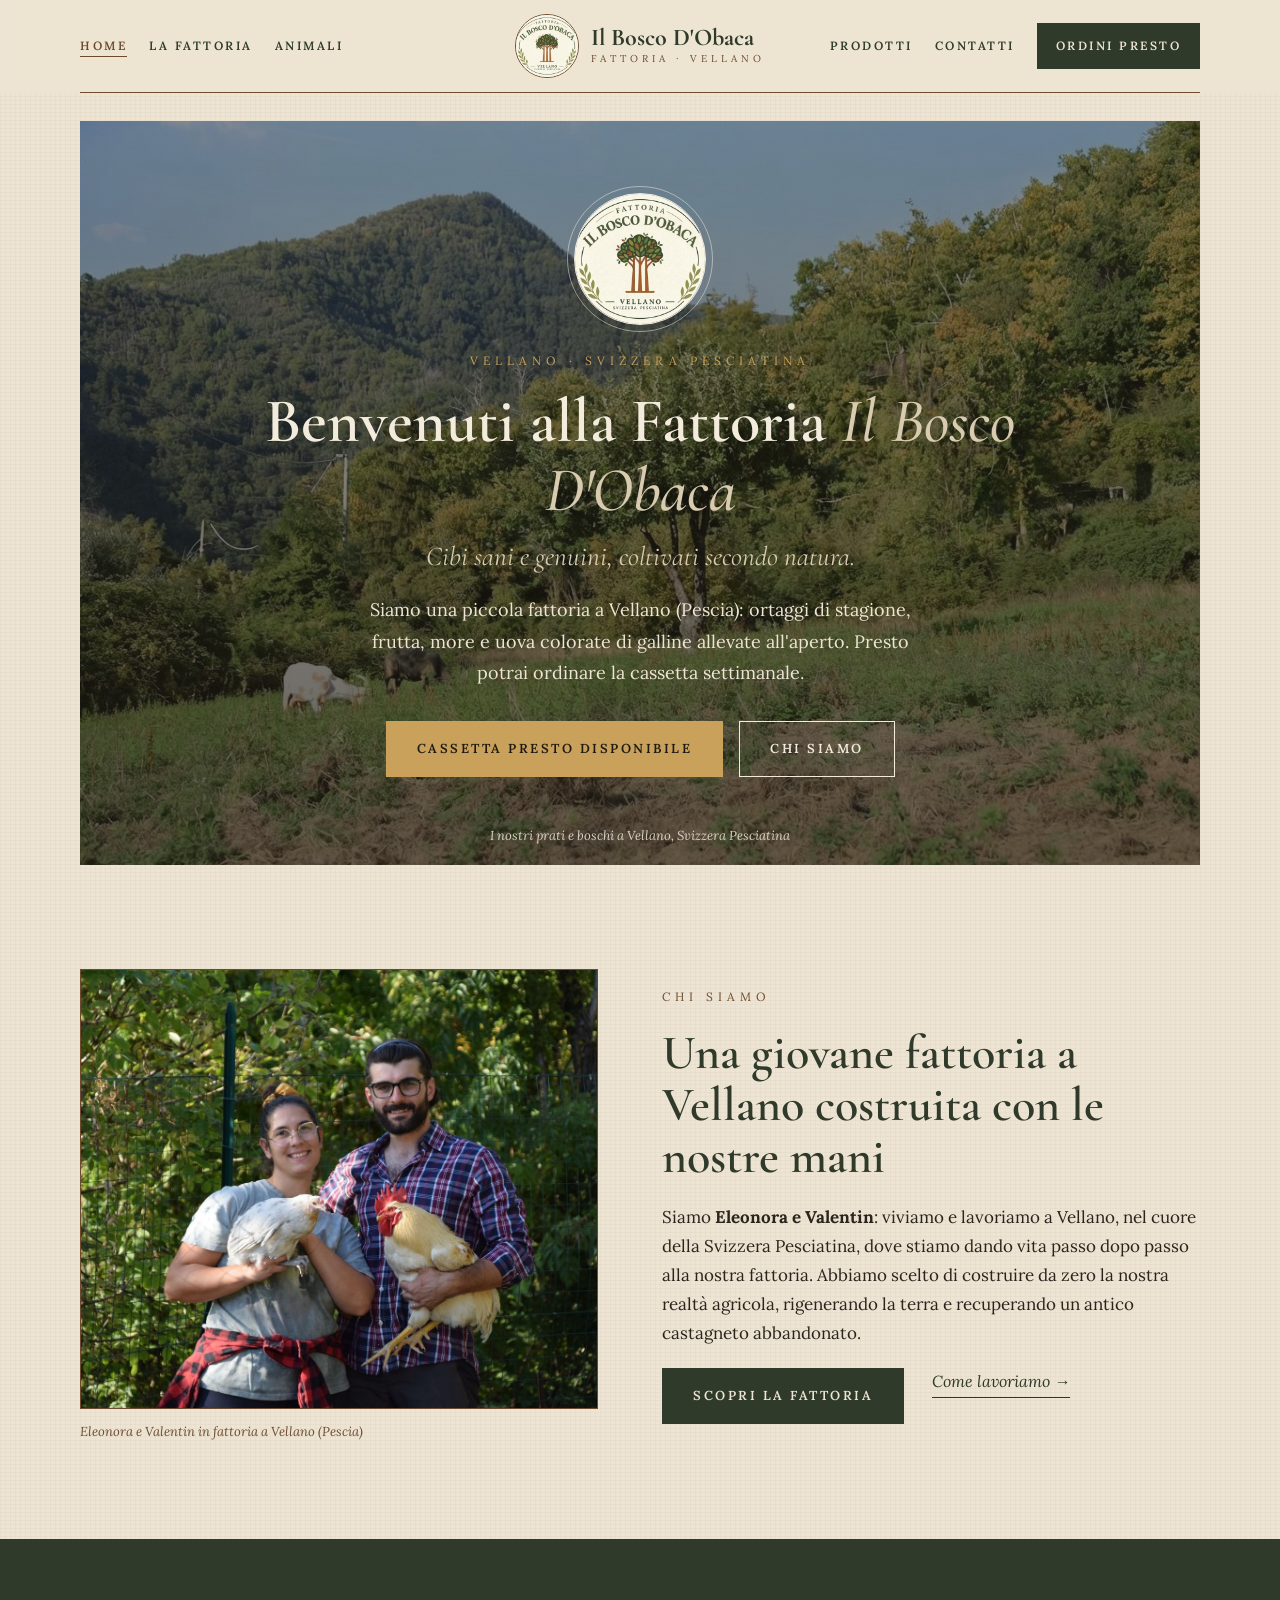
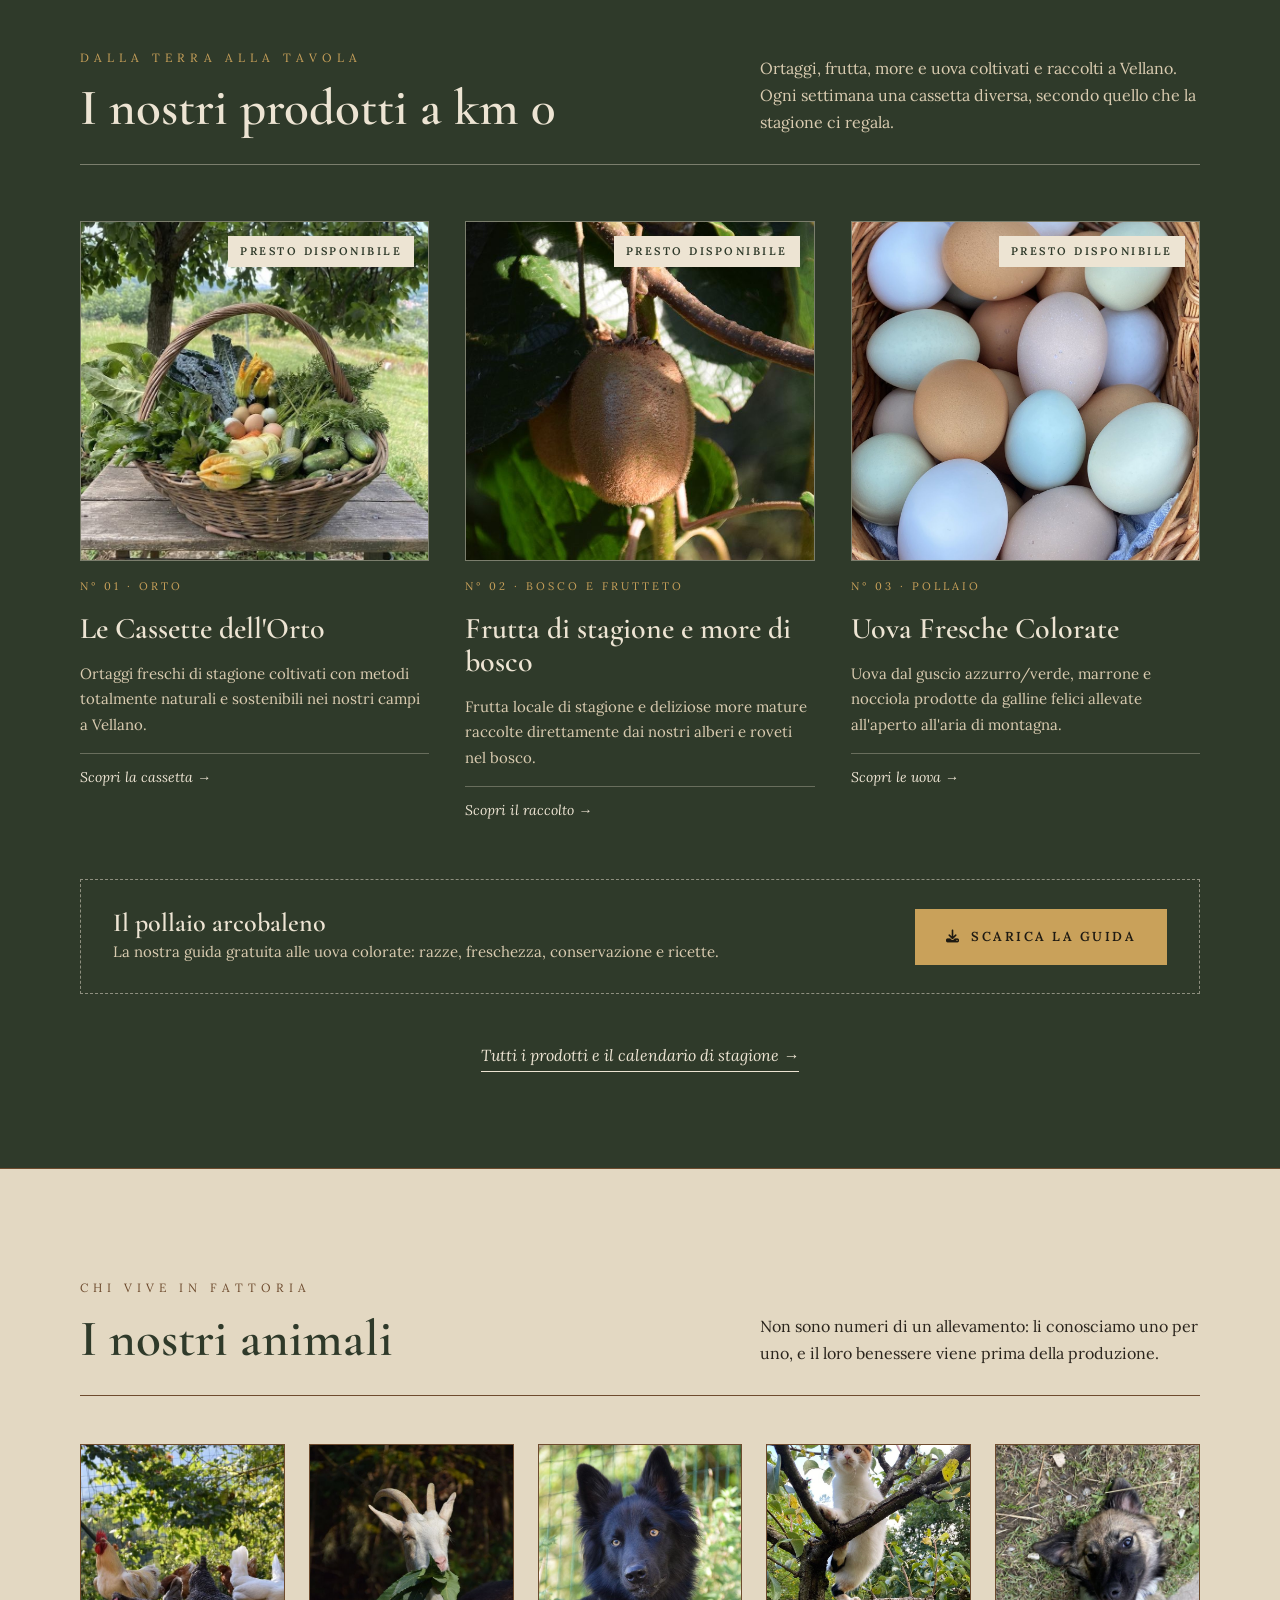
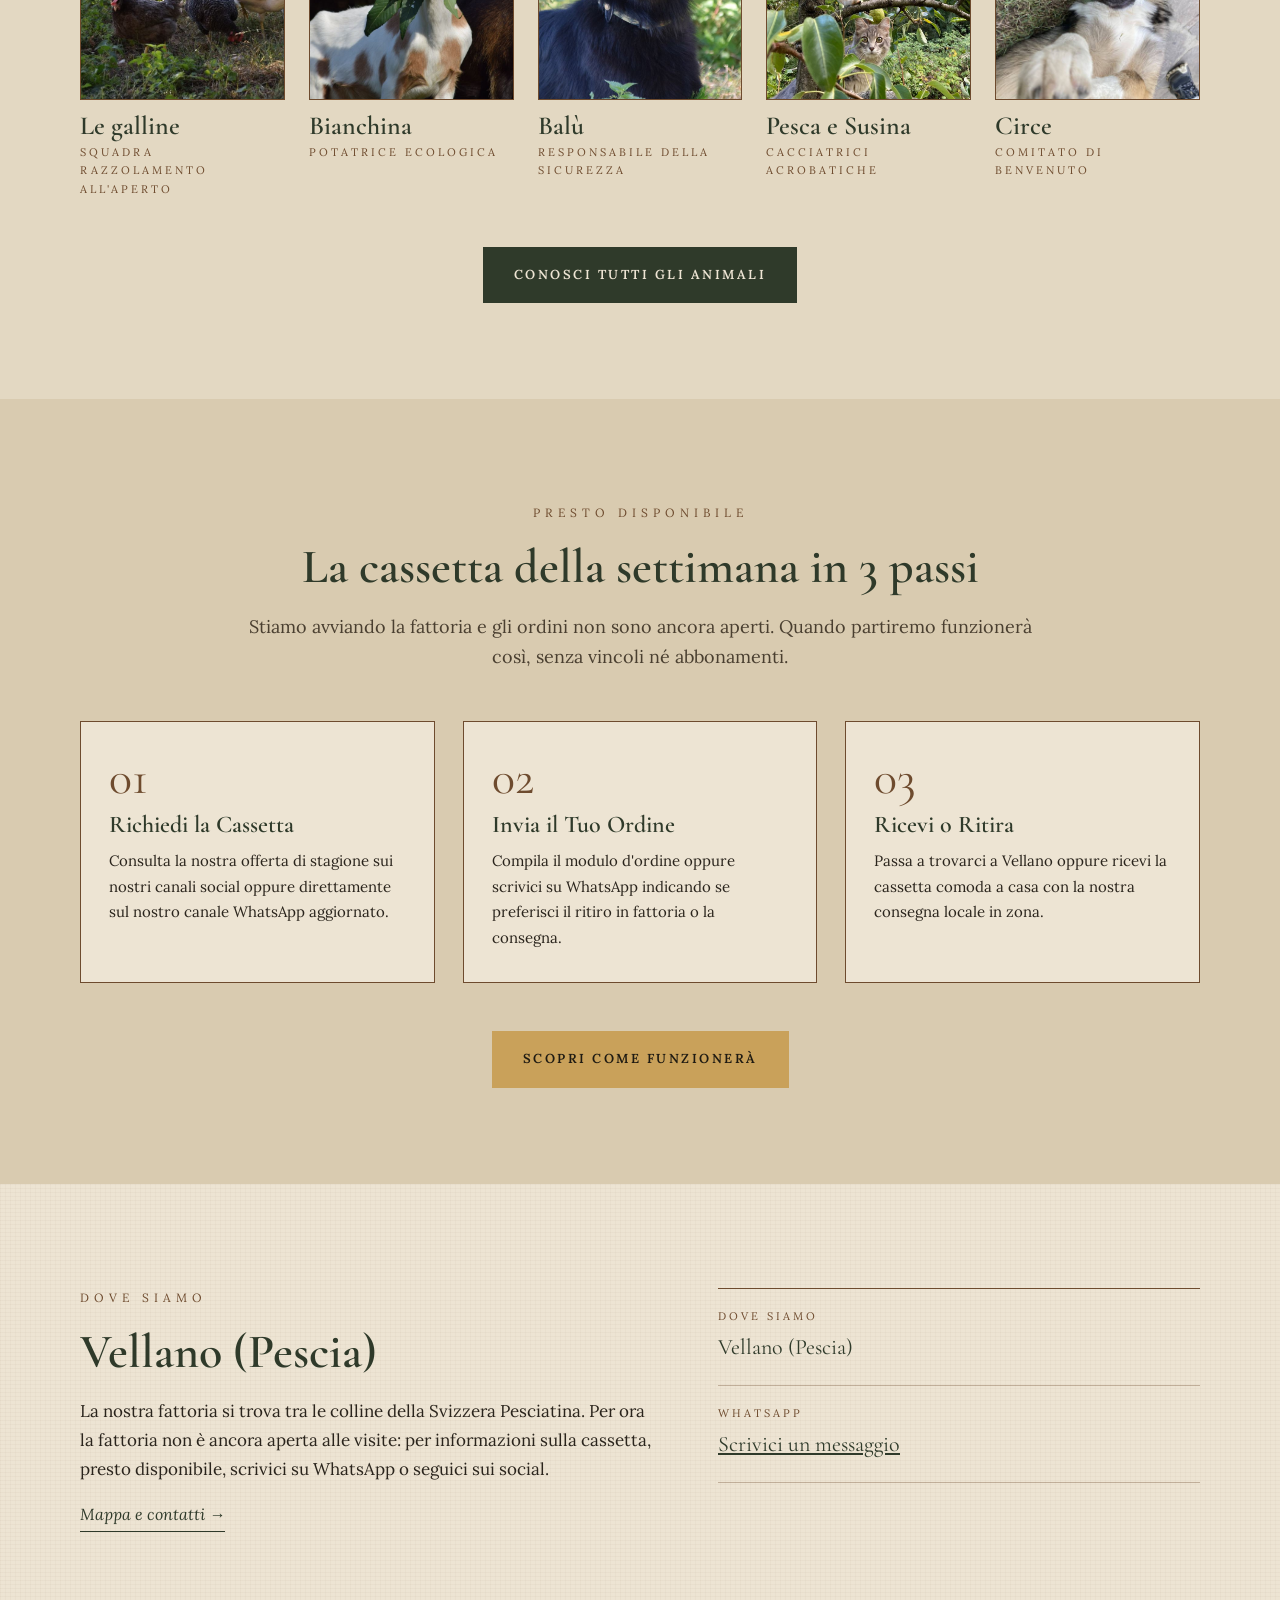
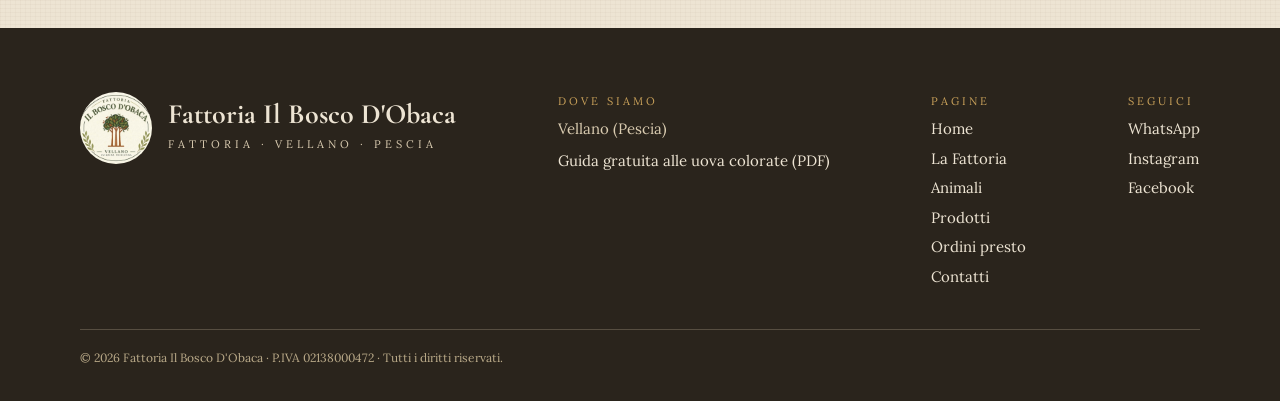
==== commit 1e41fe6b: "Home: testata più ariosa Titolo più corto, motto su una riga a parte, descrizione accorciata, logo e" ====
--- a/index.html
+++ b/index.html
@@ -107,8 +107,9 @@
                     <img class="hero-bg" src="immagini%20sito/pascolo.jpg" alt="Animali al pascolo nei prati della fattoria, con i boschi e le colline della Svizzera Pesciatina sullo sfondo">
                     <img class="hero-logo" src="logo.jpeg" alt="Logo Fattoria Il Bosco D'Obaca, Vellano – Svizzera Pesciatina">
                     <span class="eyebrow oro">Vellano · Svizzera Pesciatina</span>
-                    <h1>Benvenuti alla Fattoria Il Bosco D'Obaca: <em>cibi sani e genuini, coltivati secondo natura</em></h1>
-                    <p>Siamo una piccola fattoria a Vellano, nella Svizzera Pesciatina (Pescia, PT). Coltiviamo ortaggi di stagione, frutta e more con metodi naturali e alleviamo galline all'aperto che depongono uova colorate. Presto potrai ordinare la cassetta settimanale e ritirarla in fattoria o riceverla a casa.</p>
+                    <h1>Benvenuti alla Fattoria <em>Il Bosco D'Obaca</em></h1>
+                    <p class="hero-motto">Cibi sani e genuini, coltivati secondo natura.</p>
+                    <p>Siamo una piccola fattoria a Vellano (Pescia): ortaggi di stagione, frutta, more e uova colorate di galline allevate all'aperto. Presto potrai ordinare la cassetta settimanale.</p>
                     <div class="hero-actions">
                         <a href="ordina.html" class="btn btn-oro">Cassetta presto disponibile</a>
                         <a href="fattoria.html" class="btn btn-chiaro">Chi siamo</a>
--- a/assets/style.css
+++ b/assets/style.css
@@ -90,6 +90,18 @@
 .hero h1 em { font-weight: 500; color: var(--sabbia); }
 .hero p { font-size: 18px; max-width: 640px; color: var(--carta); margin-bottom: 32px; }
 .hero-actions { display: flex; gap: 16px; flex-wrap: wrap; justify-content: center; }
+/* Home: testata più ariosa */
+#home h1 { font-size: clamp(2.3rem, 5vw, 3.9rem); line-height: 1.1; margin: 16px 0 14px; }
+#home .hero-motto { font-family: var(--serif); font-style: italic; font-size: clamp(1.25rem, 2.4vw, 1.7rem); line-height: 1.3; color: var(--sabbia); margin-bottom: 20px; }
+#home .hero-motto + p { max-width: 560px; line-height: 1.75; }
+@media (max-width: 720px) {
+    #home .hero-box { padding: 44px 20px 76px; }
+    #home .hero-logo { width: 84px; height: 84px; margin-bottom: 18px; outline-offset: 4px; }
+    #home .eyebrow { letter-spacing: 3px; font-size: 11px; }
+    #home h1 { font-size: 2.15rem; margin: 12px 0 12px; }
+    #home .hero-motto { margin-bottom: 16px; }
+    #home .hero-motto + p { font-size: 15.5px; margin-bottom: 26px; }
+}
 .hero-caption { position: absolute; bottom: 18px; left: 0; right: 0; font-size: 13px; font-style: italic; color: rgba(243,236,221,0.85); }
 
 /* ---------- FILOSOFIA ---------- */
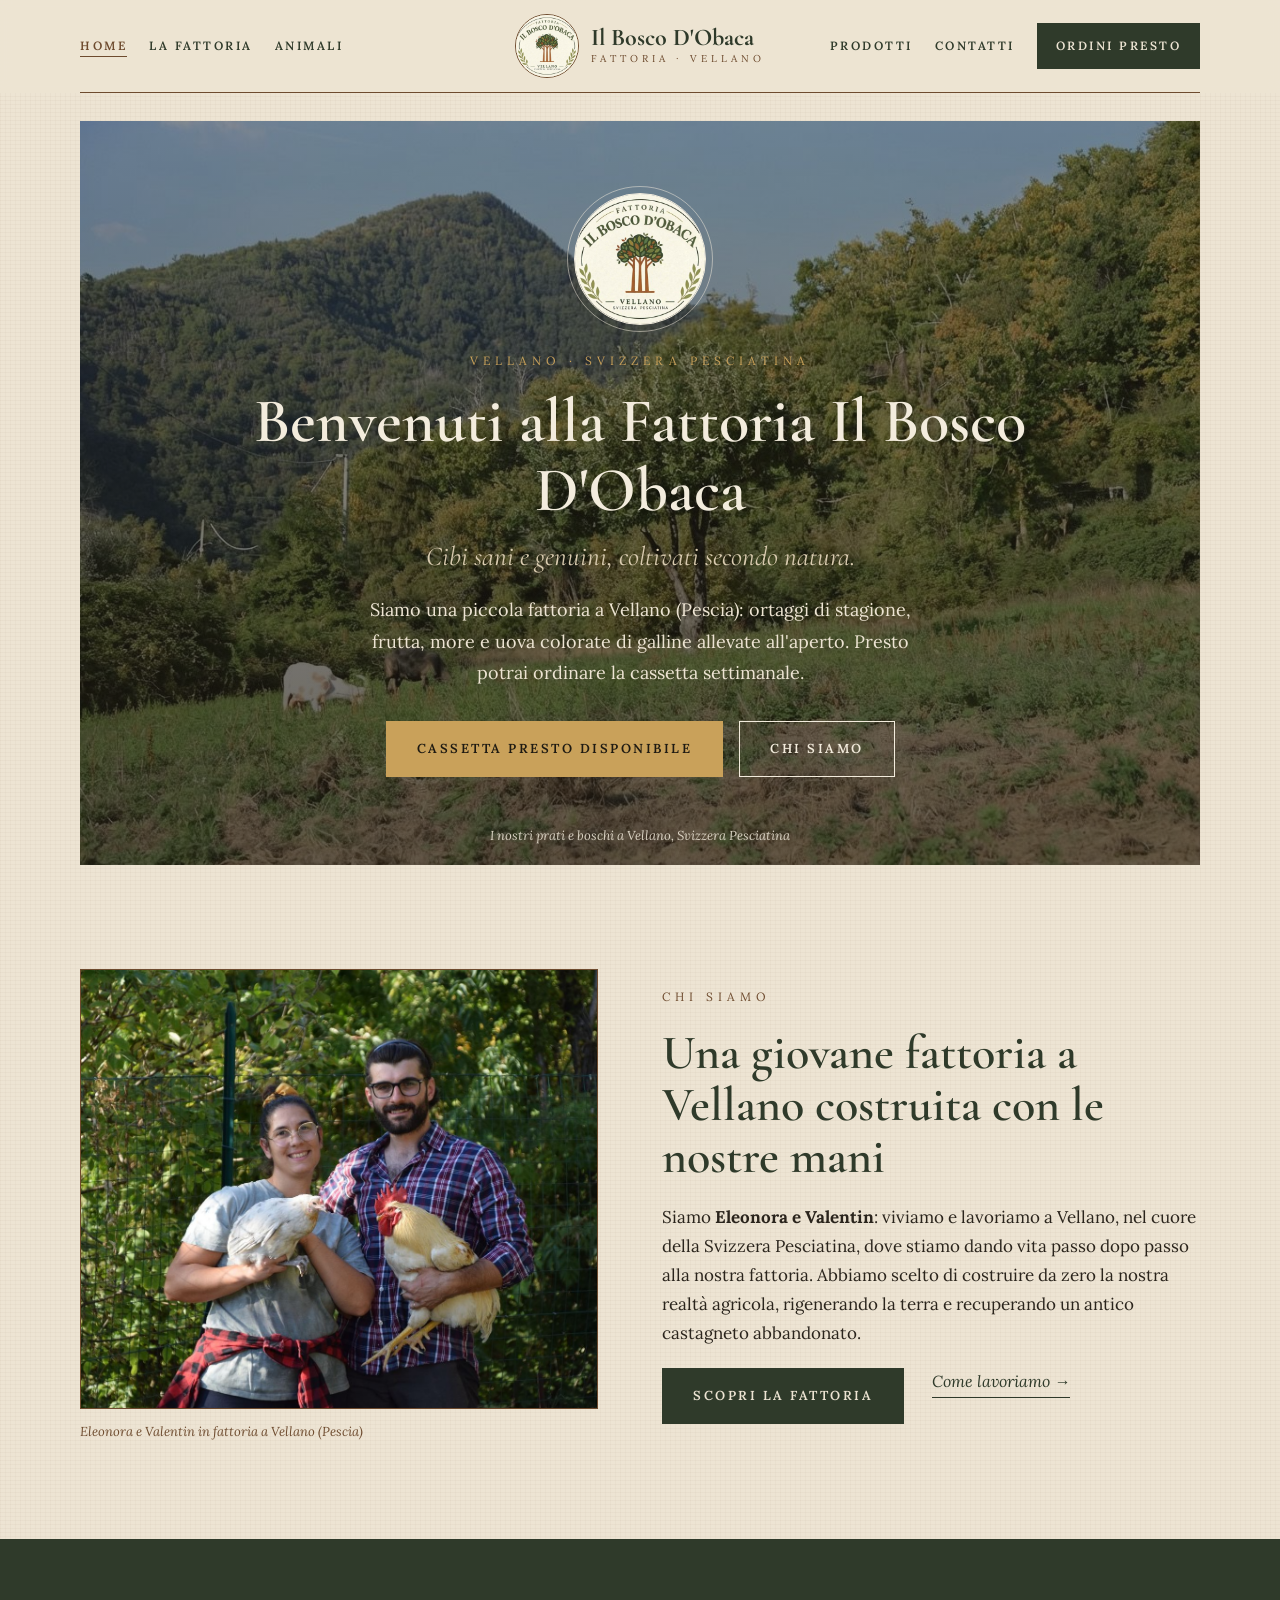
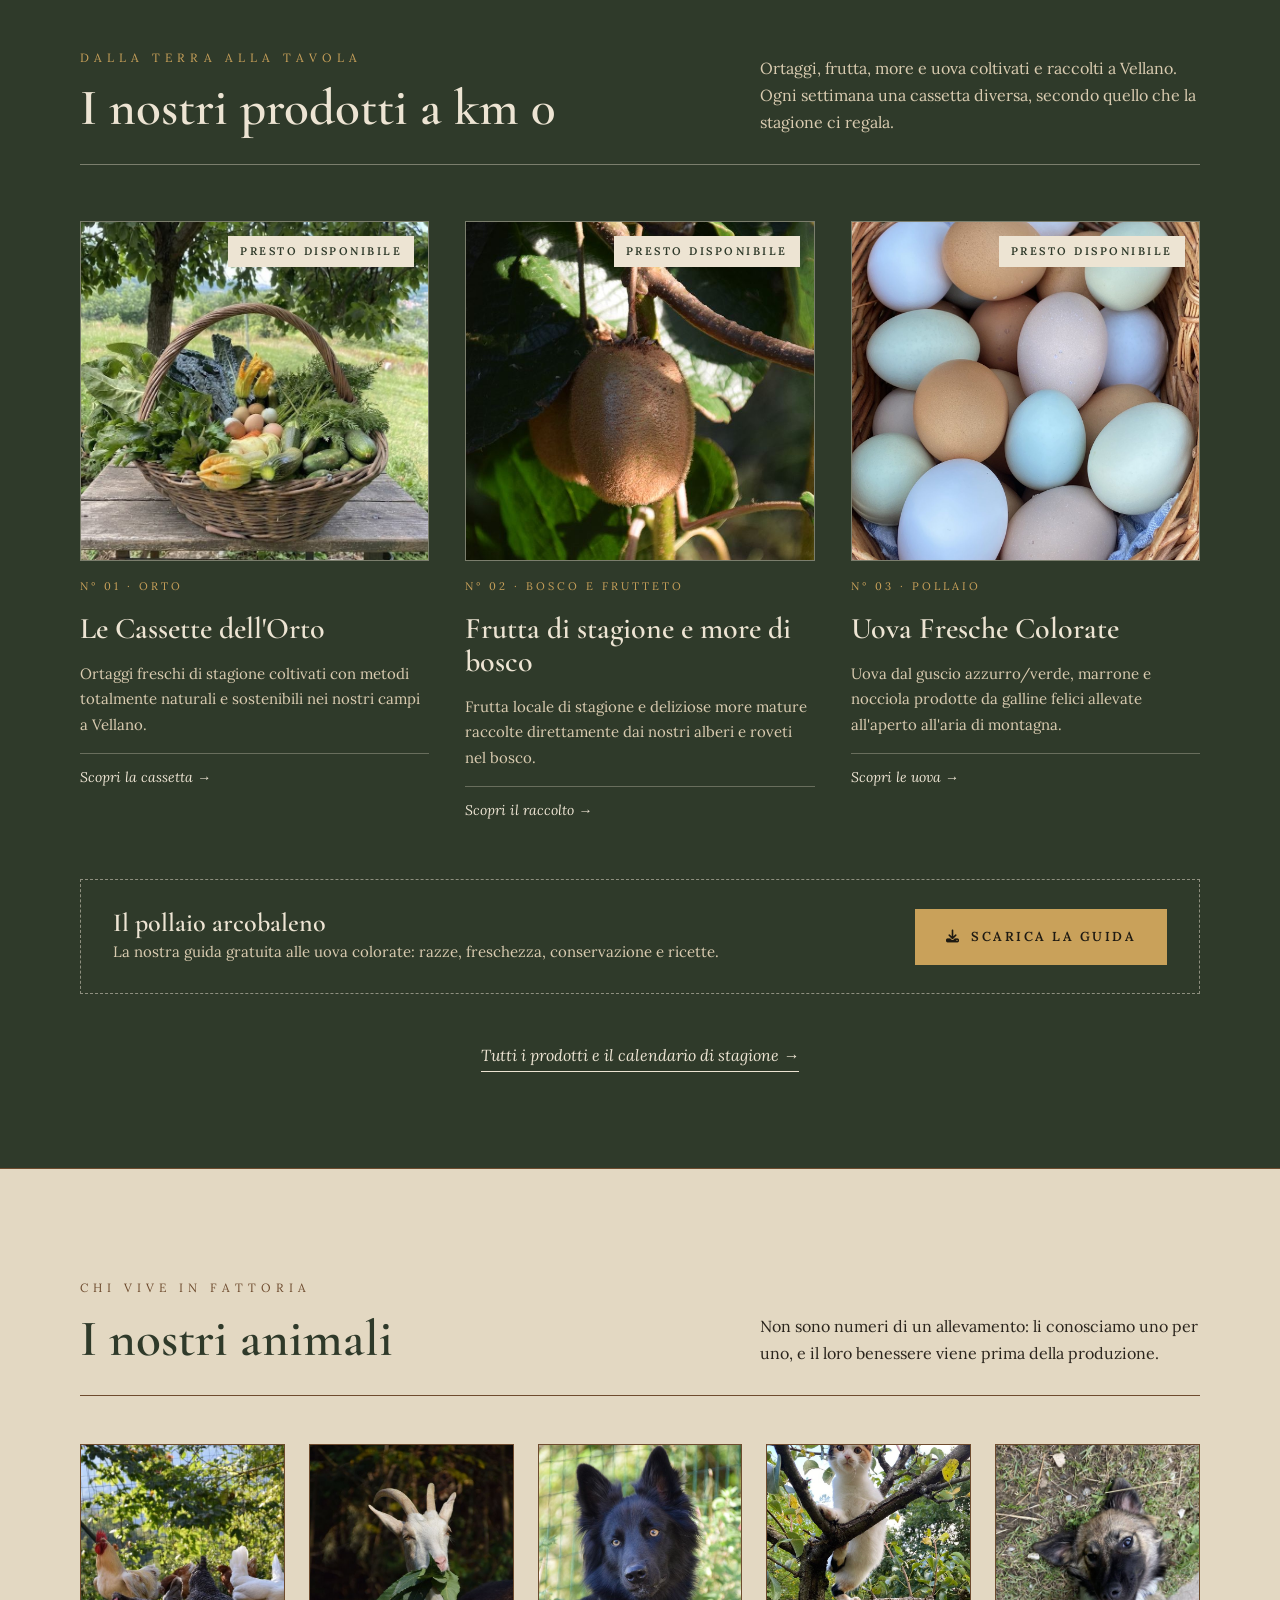
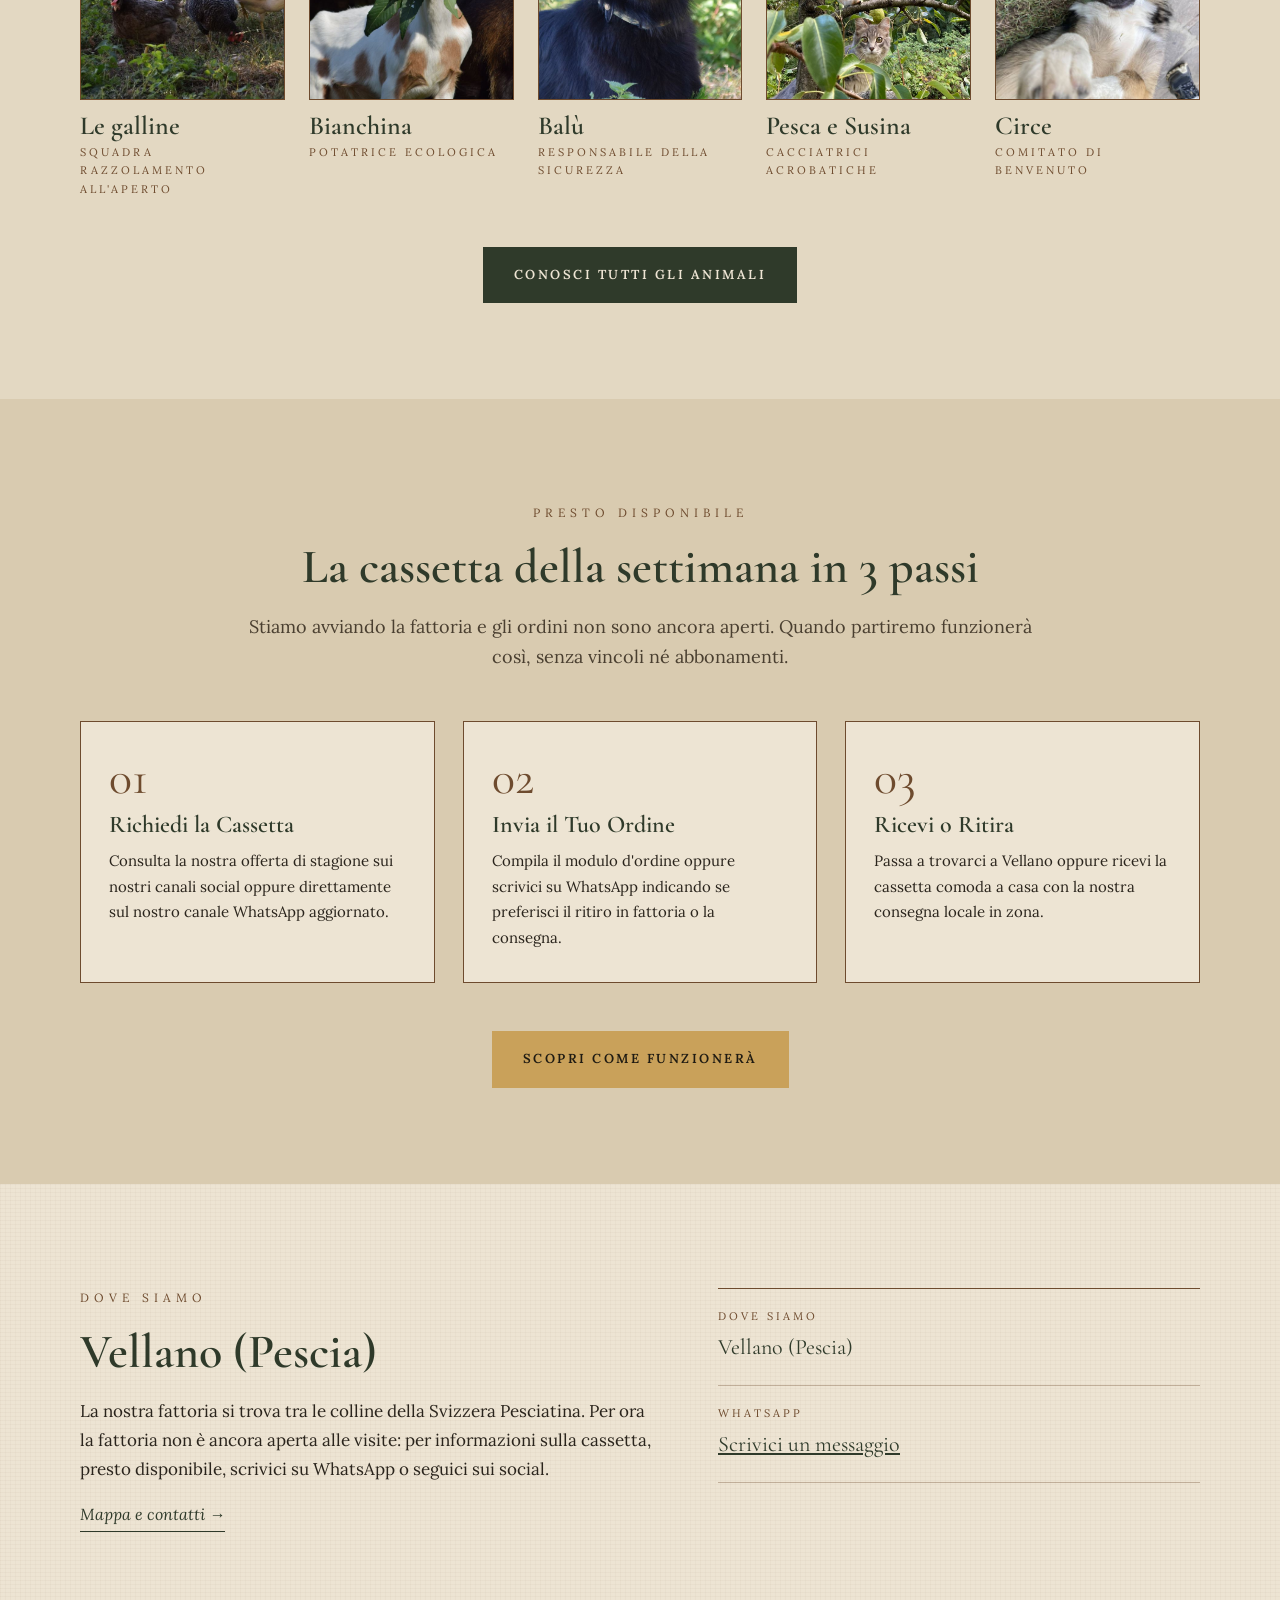
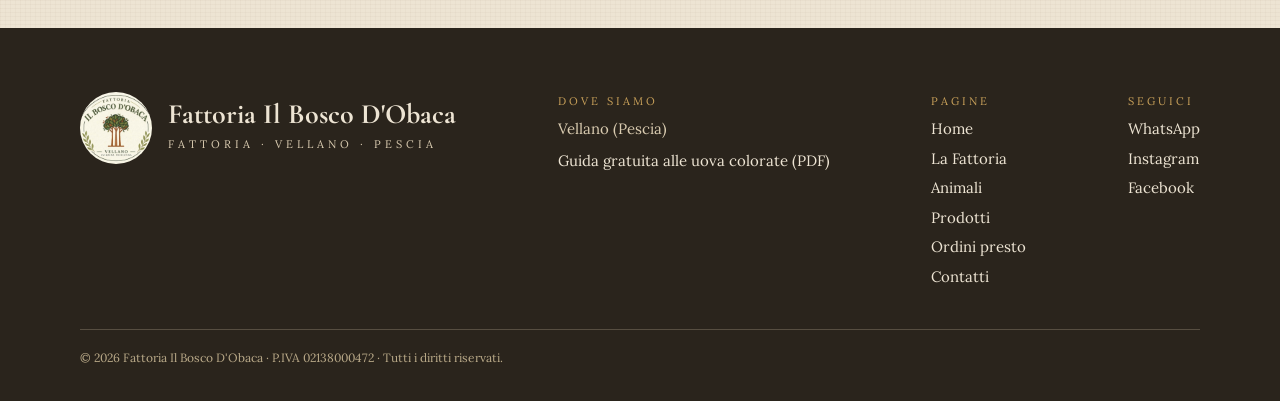
==== commit 04a586cc: "Home: titolo tutto nello stesso carattere Co-Authored-By: Claude Opus 5.5 <noreply@anthropic.com> Cl" ====
--- a/index.html
+++ b/index.html
@@ -5,14 +5,14 @@
     <meta name="viewport" content="width=device-width, initial-scale=1.0">
     <title>Fattoria Il Bosco D'Obaca: orto e uova colorate a Vellano</title>
     <meta name="description" content="Fattoria a Vellano, Svizzera Pesciatina (Pescia, PT): ortaggi di stagione, frutta, more e uova colorate. Cassetta settimanale presto disponibile.">
-    <link rel="canonical" href="https://eleonoranardini27-oss.github.io/Fattoria-Il-bosco-D-Obaca-Web/">
+    <link rel="canonical" href="https://www.fattoriailboscodobaca.it/">
     <meta property="og:type" content="website">
     <meta property="og:locale" content="it_IT">
     <meta property="og:site_name" content="Fattoria Il Bosco D'Obaca">
     <meta property="og:title" content="Fattoria Il Bosco D'Obaca: orto e uova colorate a Vellano">
     <meta property="og:description" content="Fattoria a Vellano, Svizzera Pesciatina (Pescia, PT): ortaggi di stagione, frutta, more e uova colorate. Cassetta settimanale presto disponibile.">
-    <meta property="og:url" content="https://eleonoranardini27-oss.github.io/Fattoria-Il-bosco-D-Obaca-Web/">
-    <meta property="og:image" content="https://eleonoranardini27-oss.github.io/Fattoria-Il-bosco-D-Obaca-Web/immagini%20sito/pascolo.jpg">
+    <meta property="og:url" content="https://www.fattoriailboscodobaca.it/">
+    <meta property="og:image" content="https://www.fattoriailboscodobaca.it/immagini%20sito/pascolo.jpg">
     <meta property="og:image:alt" content="Animali al pascolo nei prati della fattoria, con i boschi e le colline della Svizzera Pesciatina sullo sfondo">
     <meta name="twitter:card" content="summary_large_image">
 
@@ -38,7 +38,7 @@
   "@context": "https://schema.org",
   "@type": "LocalBusiness",
   "name": "Fattoria Il Bosco D'Obaca",
-  "url": "https://eleonoranardini27-oss.github.io/Fattoria-Il-bosco-D-Obaca-Web/",
+  "url": "https://www.fattoriailboscodobaca.it/",
   "description": "Piccola fattoria a Vellano, nella Svizzera Pesciatina: ortaggi di stagione, frutta, more e uova colorate di galline allevate all'aperto. Cassetta settimanale presto disponibile, con ritiro in fattoria o consegna in zona.",
   "address": {
     "@type": "PostalAddress",
@@ -50,8 +50,8 @@
     { "@type": "Person", "name": "Eleonora" },
     { "@type": "Person", "name": "Valentin" }
   ],
-  "logo": "https://eleonoranardini27-oss.github.io/Fattoria-Il-bosco-D-Obaca-Web/logo.jpeg",
-  "image": "https://eleonoranardini27-oss.github.io/Fattoria-Il-bosco-D-Obaca-Web/immagini%20sito/pascolo.jpg",
+  "logo": "https://www.fattoriailboscodobaca.it/logo.jpeg",
+  "image": "https://www.fattoriailboscodobaca.it/immagini%20sito/pascolo.jpg",
   "telephone": "+39 339 436 0559",
   "vatID": "IT02138000472",
   "sameAs": [
@@ -107,7 +107,7 @@
                     <img class="hero-bg" src="immagini%20sito/pascolo.jpg" alt="Animali al pascolo nei prati della fattoria, con i boschi e le colline della Svizzera Pesciatina sullo sfondo">
                     <img class="hero-logo" src="logo.jpeg" alt="Logo Fattoria Il Bosco D'Obaca, Vellano – Svizzera Pesciatina">
                     <span class="eyebrow oro">Vellano · Svizzera Pesciatina</span>
-                    <h1>Benvenuti alla Fattoria <em>Il Bosco D'Obaca</em></h1>
+                    <h1>Benvenuti alla Fattoria Il Bosco D'Obaca</h1>
                     <p class="hero-motto">Cibi sani e genuini, coltivati secondo natura.</p>
                     <p>Siamo una piccola fattoria a Vellano (Pescia): ortaggi di stagione, frutta, more e uova colorate di galline allevate all'aperto. Presto potrai ordinare la cassetta settimanale.</p>
                     <div class="hero-actions">
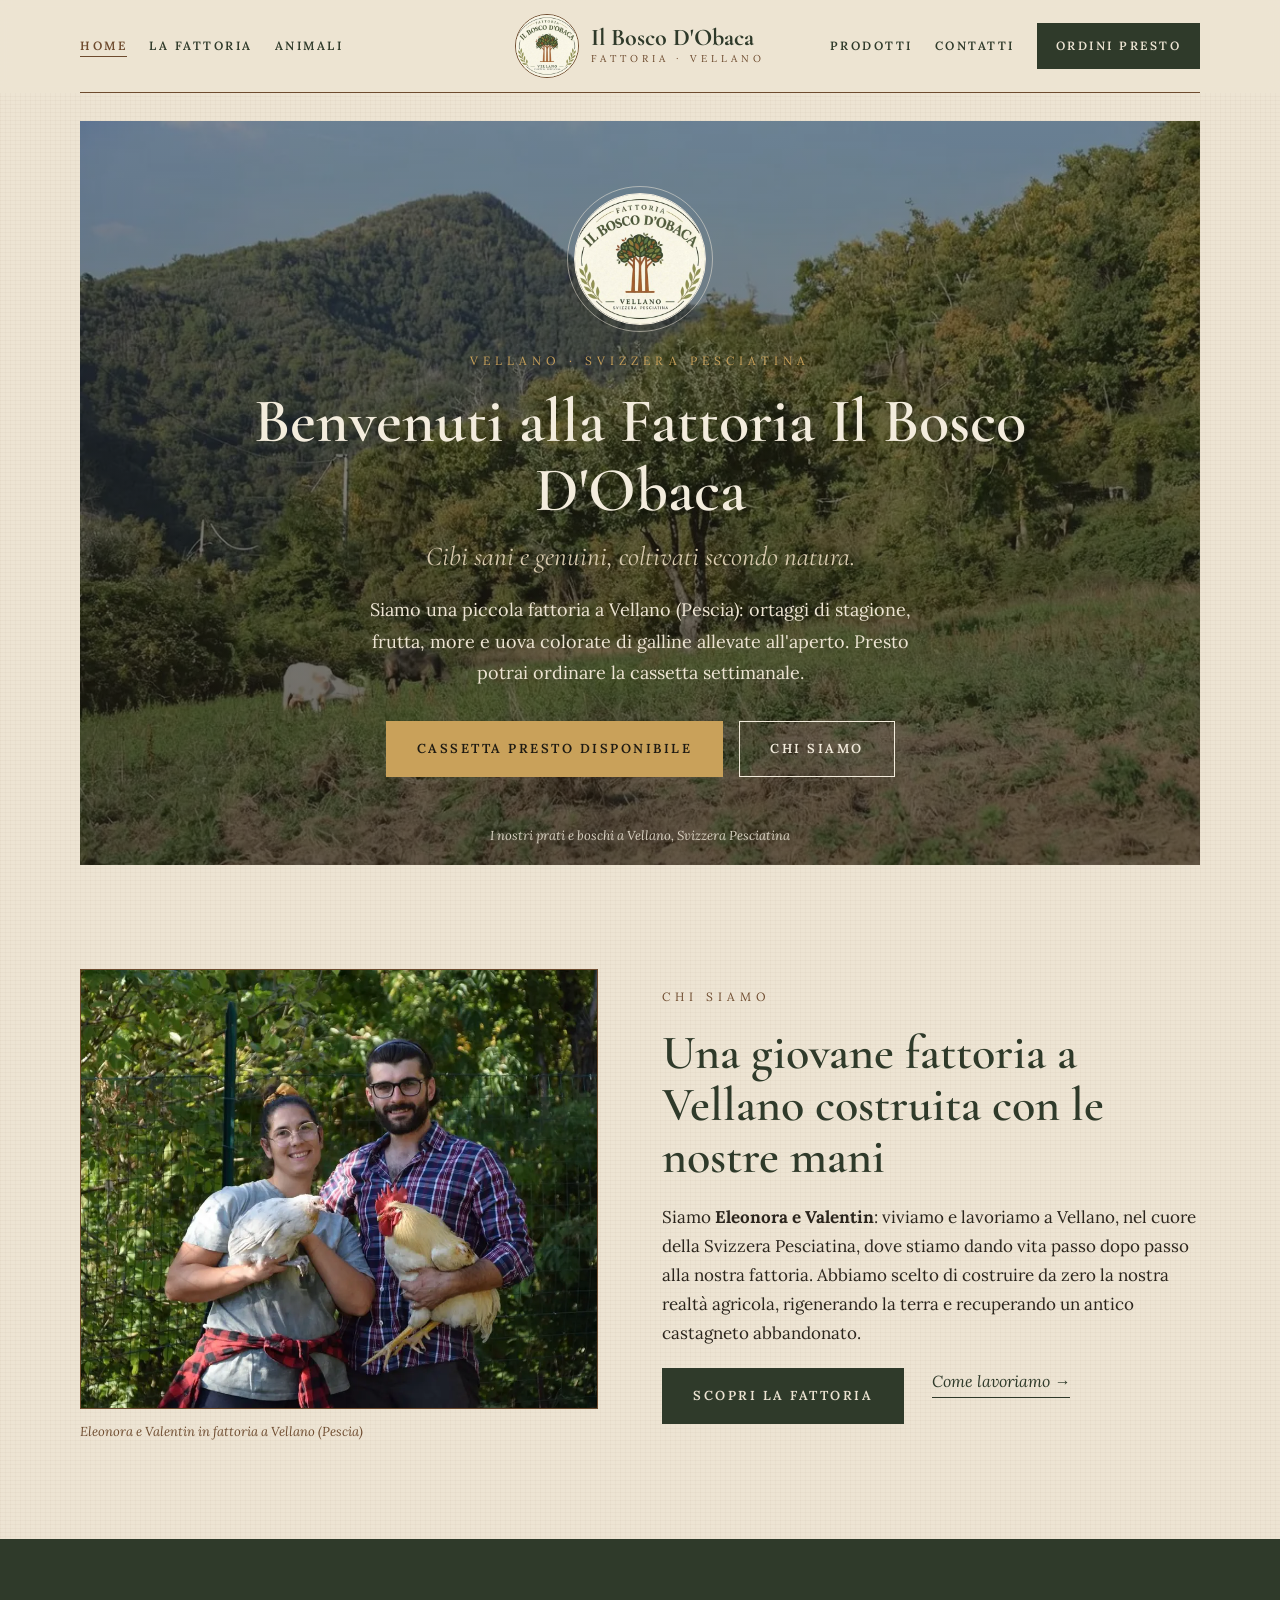
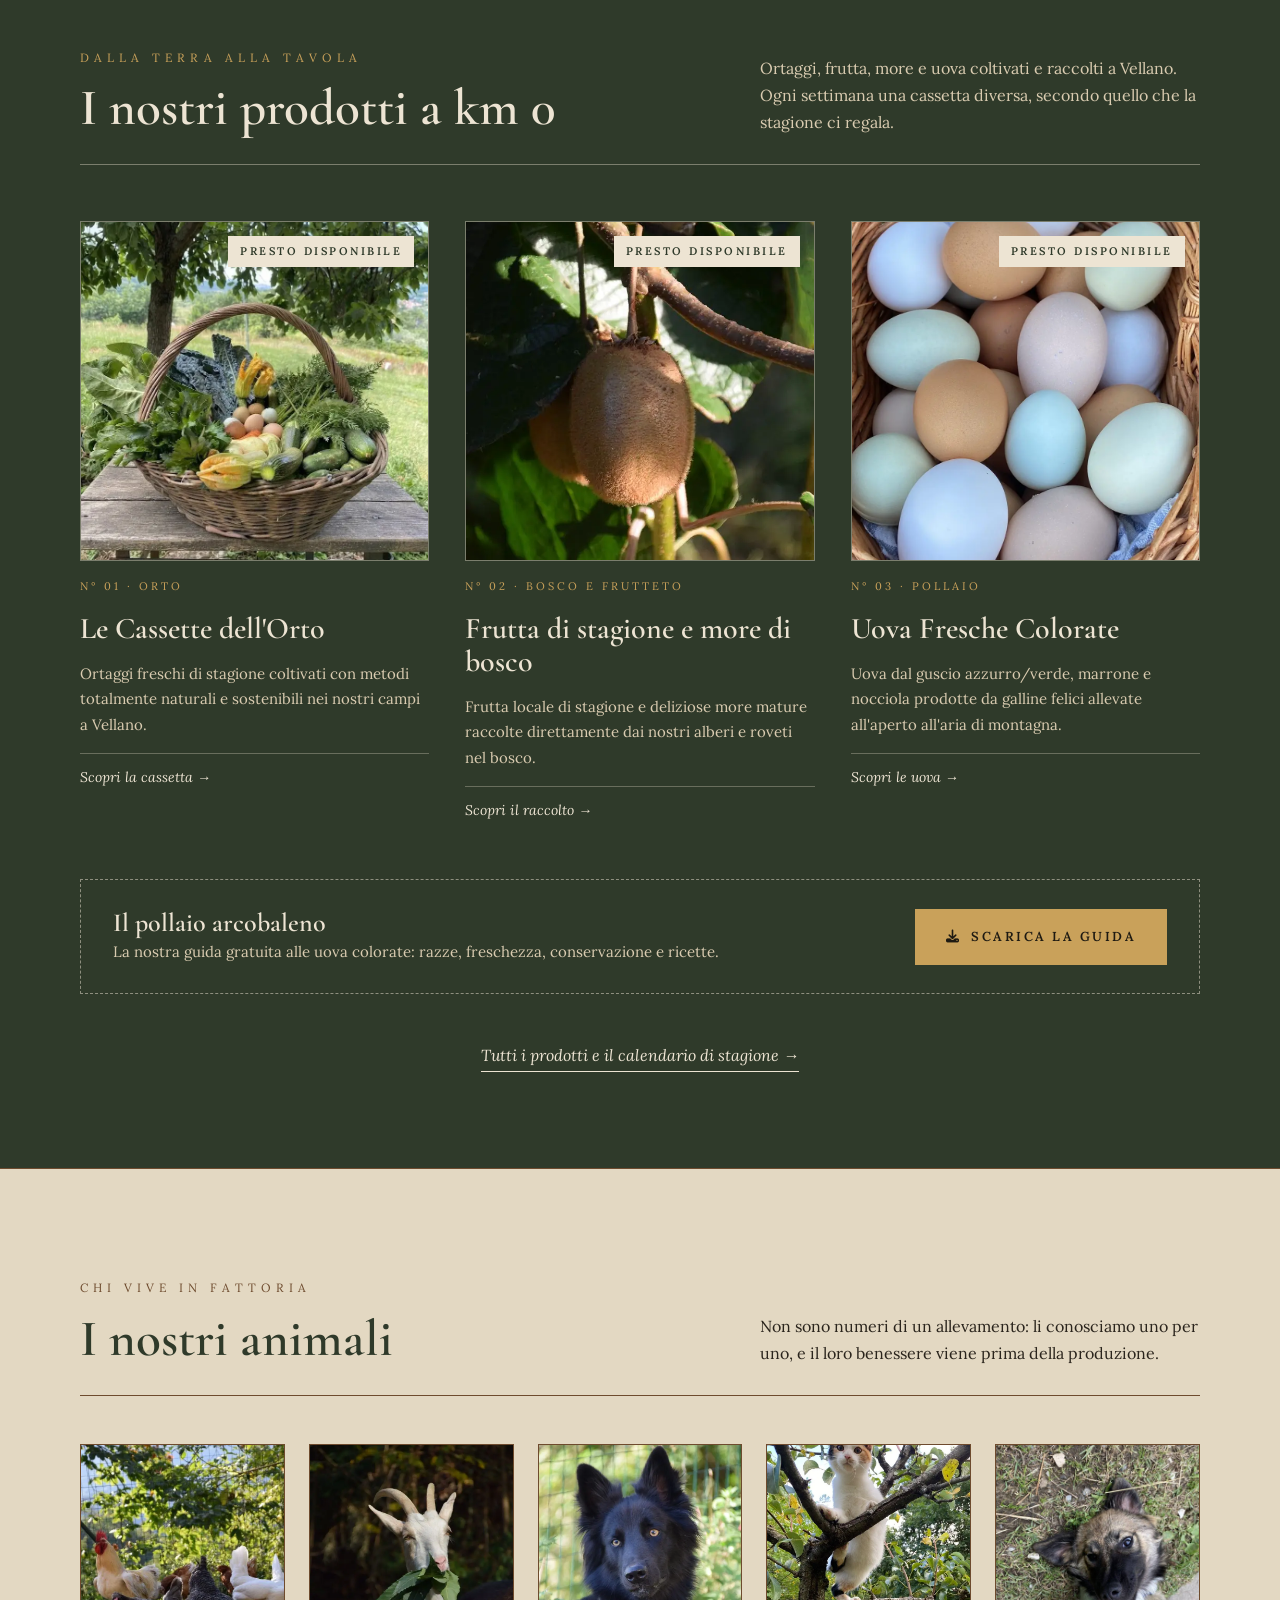
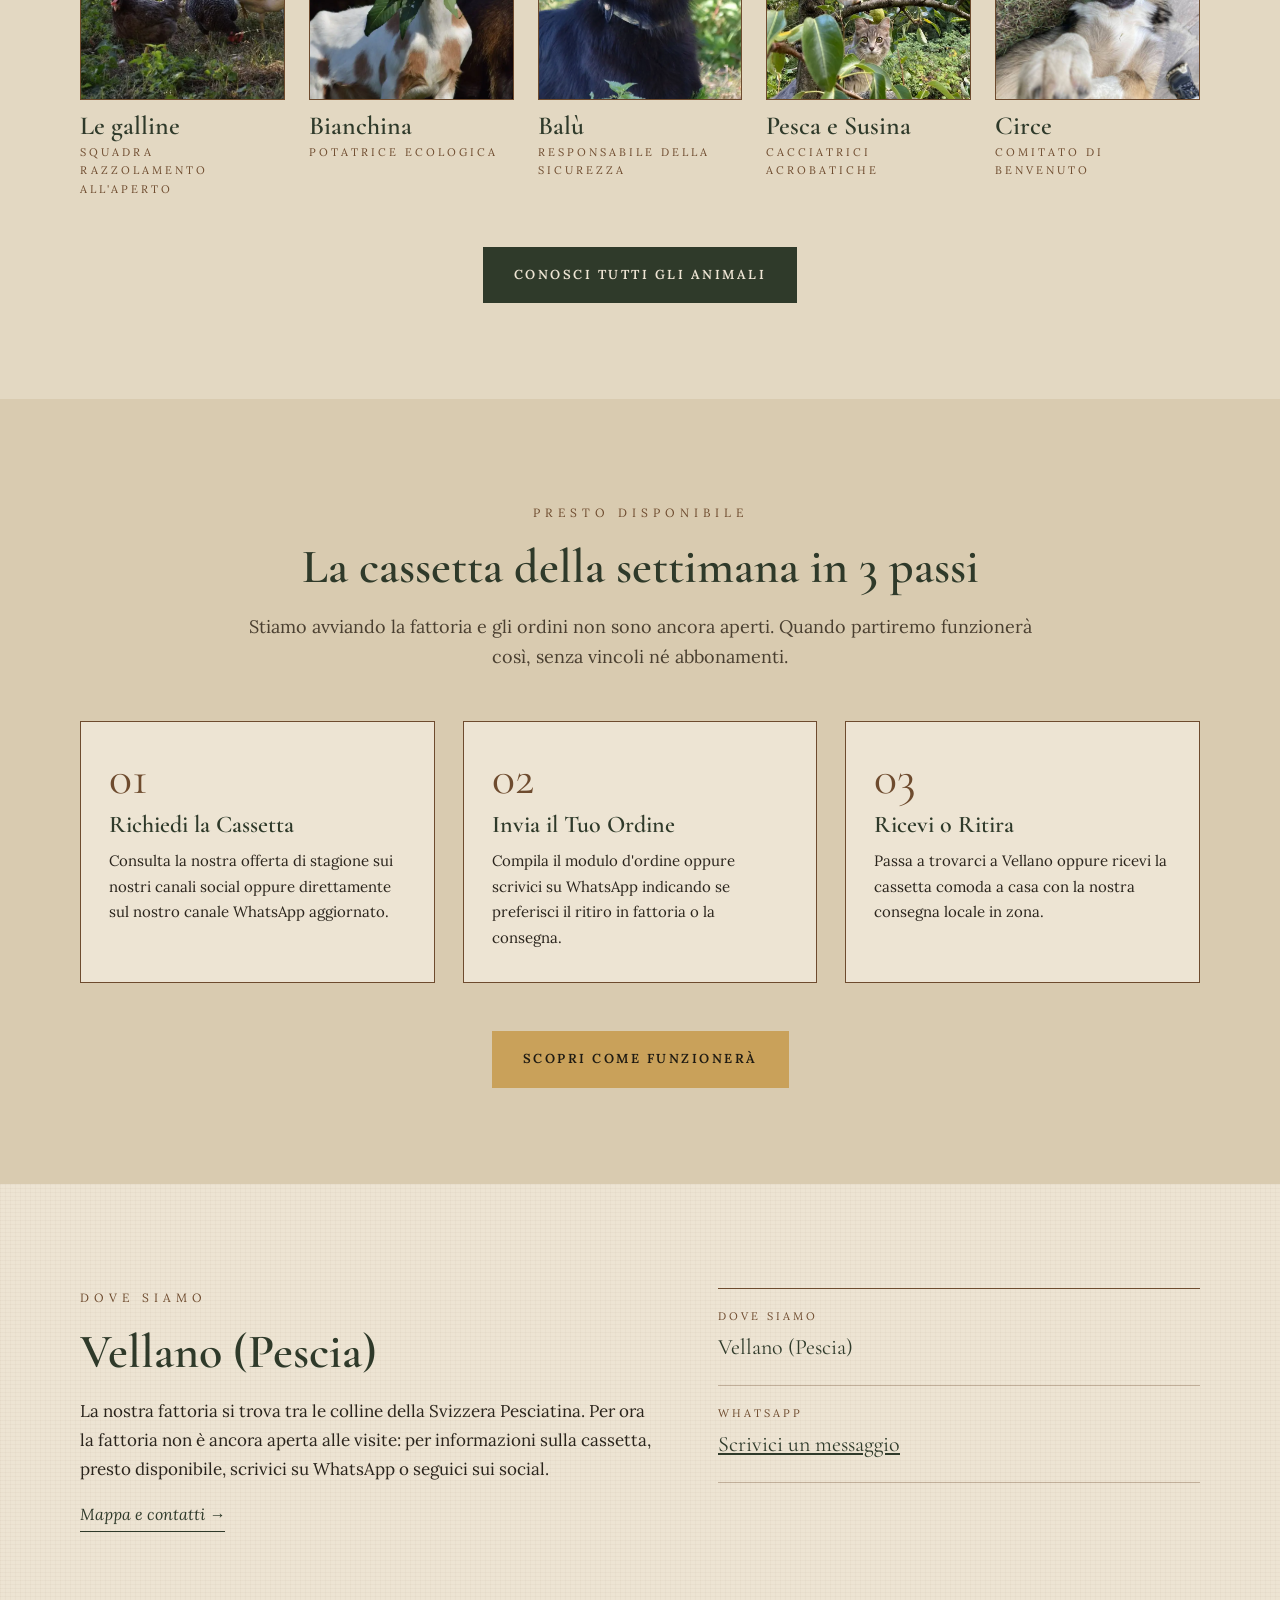
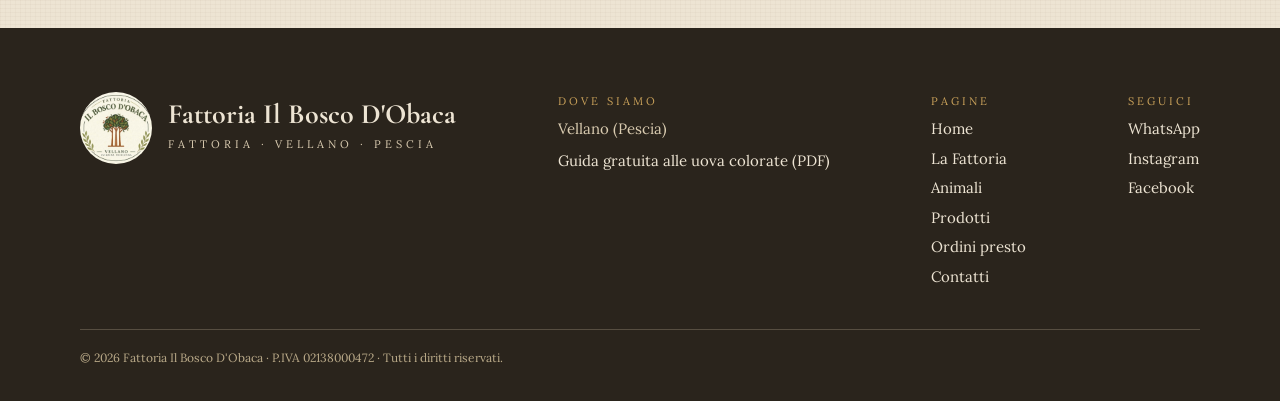
==== commit 8849ab09: "Le pagine usano le foto WebP; link Home verso ./" ====
--- a/index.html
+++ b/index.html
@@ -68,11 +68,11 @@
         <div class="wrap">
             <div class="header-row">
                 <nav class="nav" aria-label="Menu principale">
-                    <a href="index.html" aria-current="page">Home</a>
+                    <a href="./" aria-current="page">Home</a>
                     <a href="fattoria.html">La Fattoria</a>
                     <a href="animali.html">Animali</a>
                 </nav>
-                <a href="index.html" class="brand">
+                <a href="./" class="brand">
                     <img src="logo.jpeg" alt="Logo Fattoria Il Bosco D'Obaca">
                     <span>
                         <span class="brand-name">Il Bosco D'Obaca</span>
@@ -89,7 +89,7 @@
                 </button>
             </div>
             <nav id="mobile-menu" class="mobile-menu" aria-label="Menu">
-                <a href="index.html" aria-current="page">Home</a>
+                <a href="./" aria-current="page">Home</a>
                 <a href="fattoria.html">La Fattoria</a>
                 <a href="animali.html">Animali</a>
                 <a href="prodotti.html">Prodotti</a>
@@ -104,7 +104,7 @@
         <section id="home" class="hero">
             <div class="wrap">
                 <div class="hero-box">
-                    <img class="hero-bg" src="immagini%20sito/pascolo.jpg" alt="Animali al pascolo nei prati della fattoria, con i boschi e le colline della Svizzera Pesciatina sullo sfondo">
+                    <img class="hero-bg" src="immagini%20sito/pascolo.webp" alt="Animali al pascolo nei prati della fattoria, con i boschi e le colline della Svizzera Pesciatina sullo sfondo">
                     <img class="hero-logo" src="logo.jpeg" alt="Logo Fattoria Il Bosco D'Obaca, Vellano – Svizzera Pesciatina">
                     <span class="eyebrow oro">Vellano · Svizzera Pesciatina</span>
                     <h1>Benvenuti alla Fattoria Il Bosco D'Obaca</h1>
@@ -123,7 +123,7 @@
         <section class="section">
             <div class="wrap azienda">
                 <figure class="intro-foto">
-                    <img loading="lazy" src="immagini%20sito/eleonora%20e%20valentin.jpg" alt="Eleonora e Valentin sorridenti con in braccio una gallina e un gallo della fattoria" style="object-position: 50% 30%">
+                    <img loading="lazy" src="immagini%20sito/eleonora%20e%20valentin.webp" alt="Eleonora e Valentin sorridenti con in braccio una gallina e un gallo della fattoria" style="object-position: 50% 30%">
                     <figcaption>Eleonora e Valentin in fattoria a Vellano (Pescia)</figcaption>
                 </figure>
                 <div class="azienda-testo">
@@ -151,7 +151,7 @@
                 <div class="prodotti-grid">
                     <article class="prodotto">
                         <div class="foto">
-                            <img loading="lazy" src="immagini%20sito/cassetta%20orto.jpg" alt="Cesto di verdure di stagione e uova della Fattoria Il Bosco D'Obaca a Vellano" style="object-position: 50% 70%">
+                            <img loading="lazy" src="immagini%20sito/cassetta%20orto.webp" alt="Cesto di verdure di stagione e uova della Fattoria Il Bosco D'Obaca a Vellano" style="object-position: 50% 70%">
                             <span class="badge">Presto disponibile</span>
                         </div>
                         <span class="tag">N° 01 · Orto</span>
@@ -161,7 +161,7 @@
                     </article>
                     <article class="prodotto">
                         <div class="foto">
-                            <img loading="lazy" src="immagini%20sito/kiwi.jpg" alt="Kiwi che maturano sulla pianta tra le foglie" style="object-position: 50% 55%">
+                            <img loading="lazy" src="immagini%20sito/kiwi.webp" alt="Kiwi che maturano sulla pianta tra le foglie" style="object-position: 50% 55%">
                             <span class="badge">Presto disponibile</span>
                         </div>
                         <span class="tag">N° 02 · Bosco e frutteto</span>
@@ -171,7 +171,7 @@
                     </article>
                     <article class="prodotto">
                         <div class="foto">
-                            <img loading="lazy" src="immagini%20sito/uova%20cesto.jpg" alt="Cesto di uova colorate azzurre, verdi, marroni, nocciola e bianche delle galline della fattoria">
+                            <img loading="lazy" src="immagini%20sito/uova%20cesto.webp" alt="Cesto di uova colorate azzurre, verdi, marroni, nocciola e bianche delle galline della fattoria">
                             <span class="badge">Presto disponibile</span>
                         </div>
                         <span class="tag">N° 03 · Pollaio</span>
@@ -206,19 +206,19 @@
                 </div>
                 <div class="anteprima-animali">
                     <figure class="in-evidenza">
-                        <img loading="lazy" src="immagini%20sito/galline.jpg" alt="Le galline e il gallo che razzolano nel recinto all'aperto" style="object-position: 50% 30%">
+                        <img loading="lazy" src="immagini%20sito/galline.webp" alt="Le galline e il gallo che razzolano nel recinto all'aperto" style="object-position: 50% 30%">
                         <figcaption><strong>Le galline</strong><span>Squadra Razzolamento All'Aperto</span></figcaption>
                     </figure>
                     <figure>
-                        <img loading="lazy" src="immagini%20sito/capra%20bianca.jpg" alt="Bianchina, la capra bianca e nocciola, che mangia foglie di castagno" style="object-position: 50% 25%">
+                        <img loading="lazy" src="immagini%20sito/capra%20bianca.webp" alt="Bianchina, la capra bianca e nocciola, che mangia foglie di castagno" style="object-position: 50% 25%">
                         <figcaption><strong>Bianchina</strong><span>Potatrice Ecologica</span></figcaption>
                     </figure>
                     <figure>
-                        <img loading="lazy" src="immagini%20sito/cane.jpg" alt="Balù, il cane nero della fattoria, con gli occhi color ambra" style="object-position: 50% 35%">
+                        <img loading="lazy" src="immagini%20sito/cane.webp" alt="Balù, il cane nero della fattoria, con gli occhi color ambra" style="object-position: 50% 35%">
                         <figcaption><strong>Balù</strong><span>Responsabile Della Sicurezza</span></figcaption>
                     </figure>
                     <figure>
-                        <img loading="lazy" src="immagini%20sito/gatti.jpg" alt="Pesca e Susina, le due gattine della fattoria, arrampicate sul pero" style="object-position: 50% 30%">
+                        <img loading="lazy" src="immagini%20sito/gatti.webp" alt="Pesca e Susina, le due gattine della fattoria, arrampicate sul pero" style="object-position: 50% 30%">
                         <figcaption><strong>Pesca e Susina</strong><span>Cacciatrici Acrobatiche</span></figcaption>
                     </figure>
                     <figure>
@@ -304,7 +304,7 @@
                 <div class="footer-col">
                     <span class="label">Pagine</span>
                     <nav class="footer-nav" aria-label="Menu a piè di pagina">
-                        <a href="index.html">Home</a>
+                        <a href="./">Home</a>
                         <a href="fattoria.html">La Fattoria</a>
                         <a href="animali.html">Animali</a>
                         <a href="prodotti.html">Prodotti</a>
--- a/assets/style.css
+++ b/assets/style.css
@@ -21,7 +21,7 @@
         repeating-linear-gradient(0deg, rgba(110,75,46,0.035) 0 1px, transparent 1px 4px),
         repeating-linear-gradient(90deg, rgba(110,75,46,0.03) 0 1px, transparent 1px 5px);
 }
-img { max-width: 100%; display: block; }
+img { max-width: 100%; height: auto; display: block; }
 a { color: var(--bosco); }
 a:hover { color: var(--terra); }
 h1, h2, h3, h4 { font-family: var(--serif); font-weight: 600; margin: 0; line-height: 1.1; }
